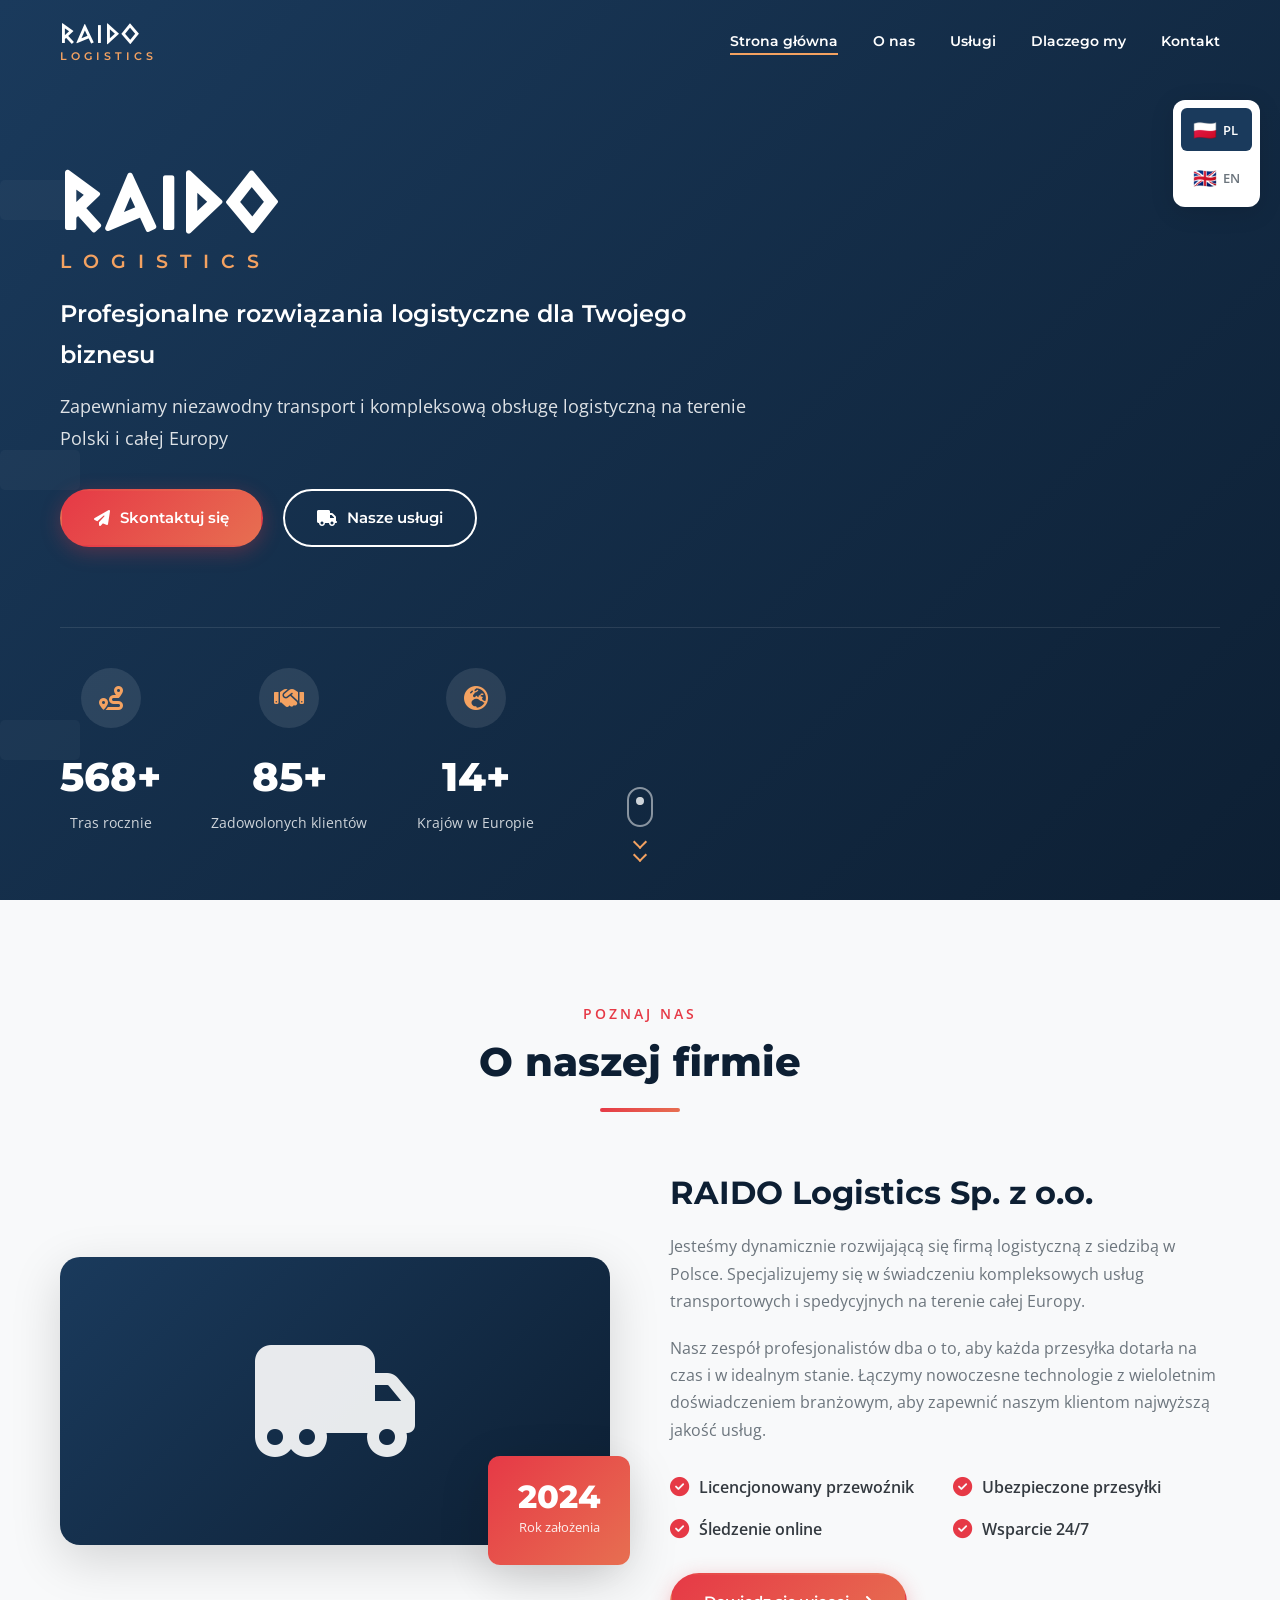
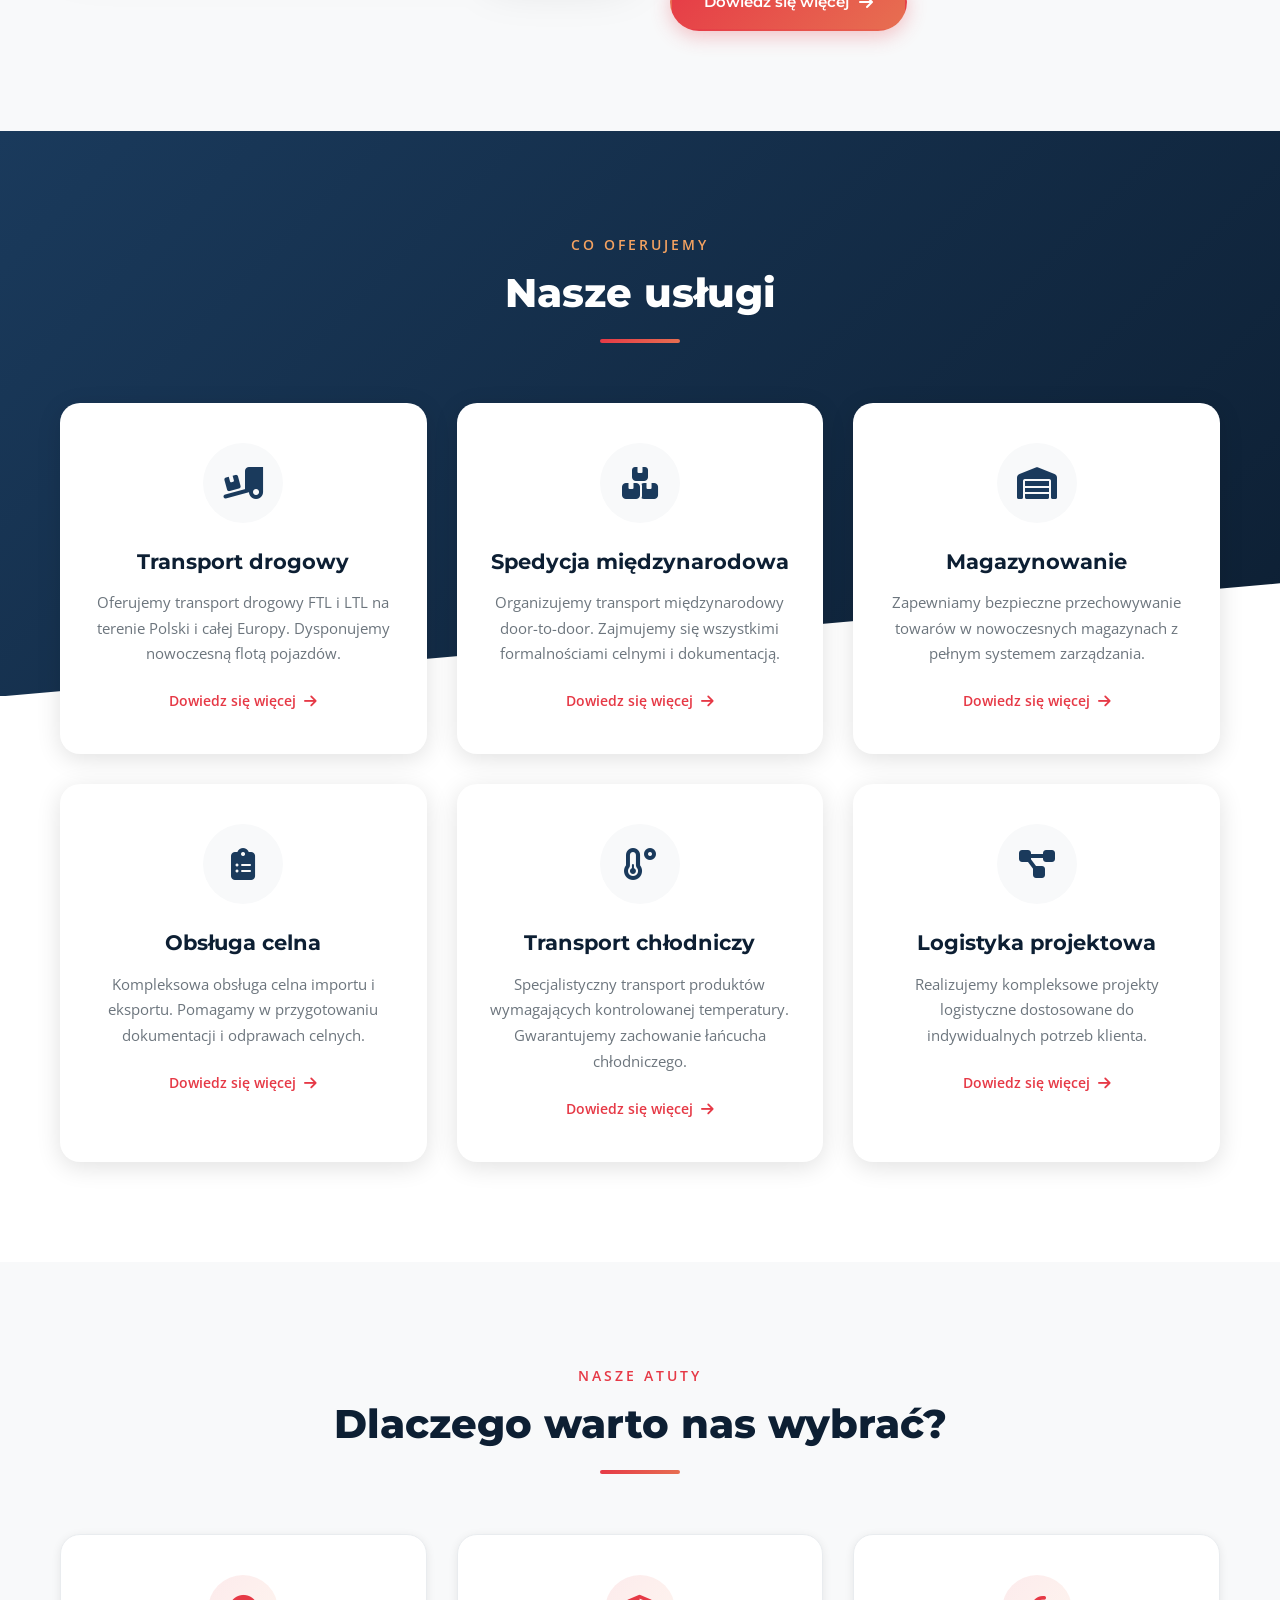
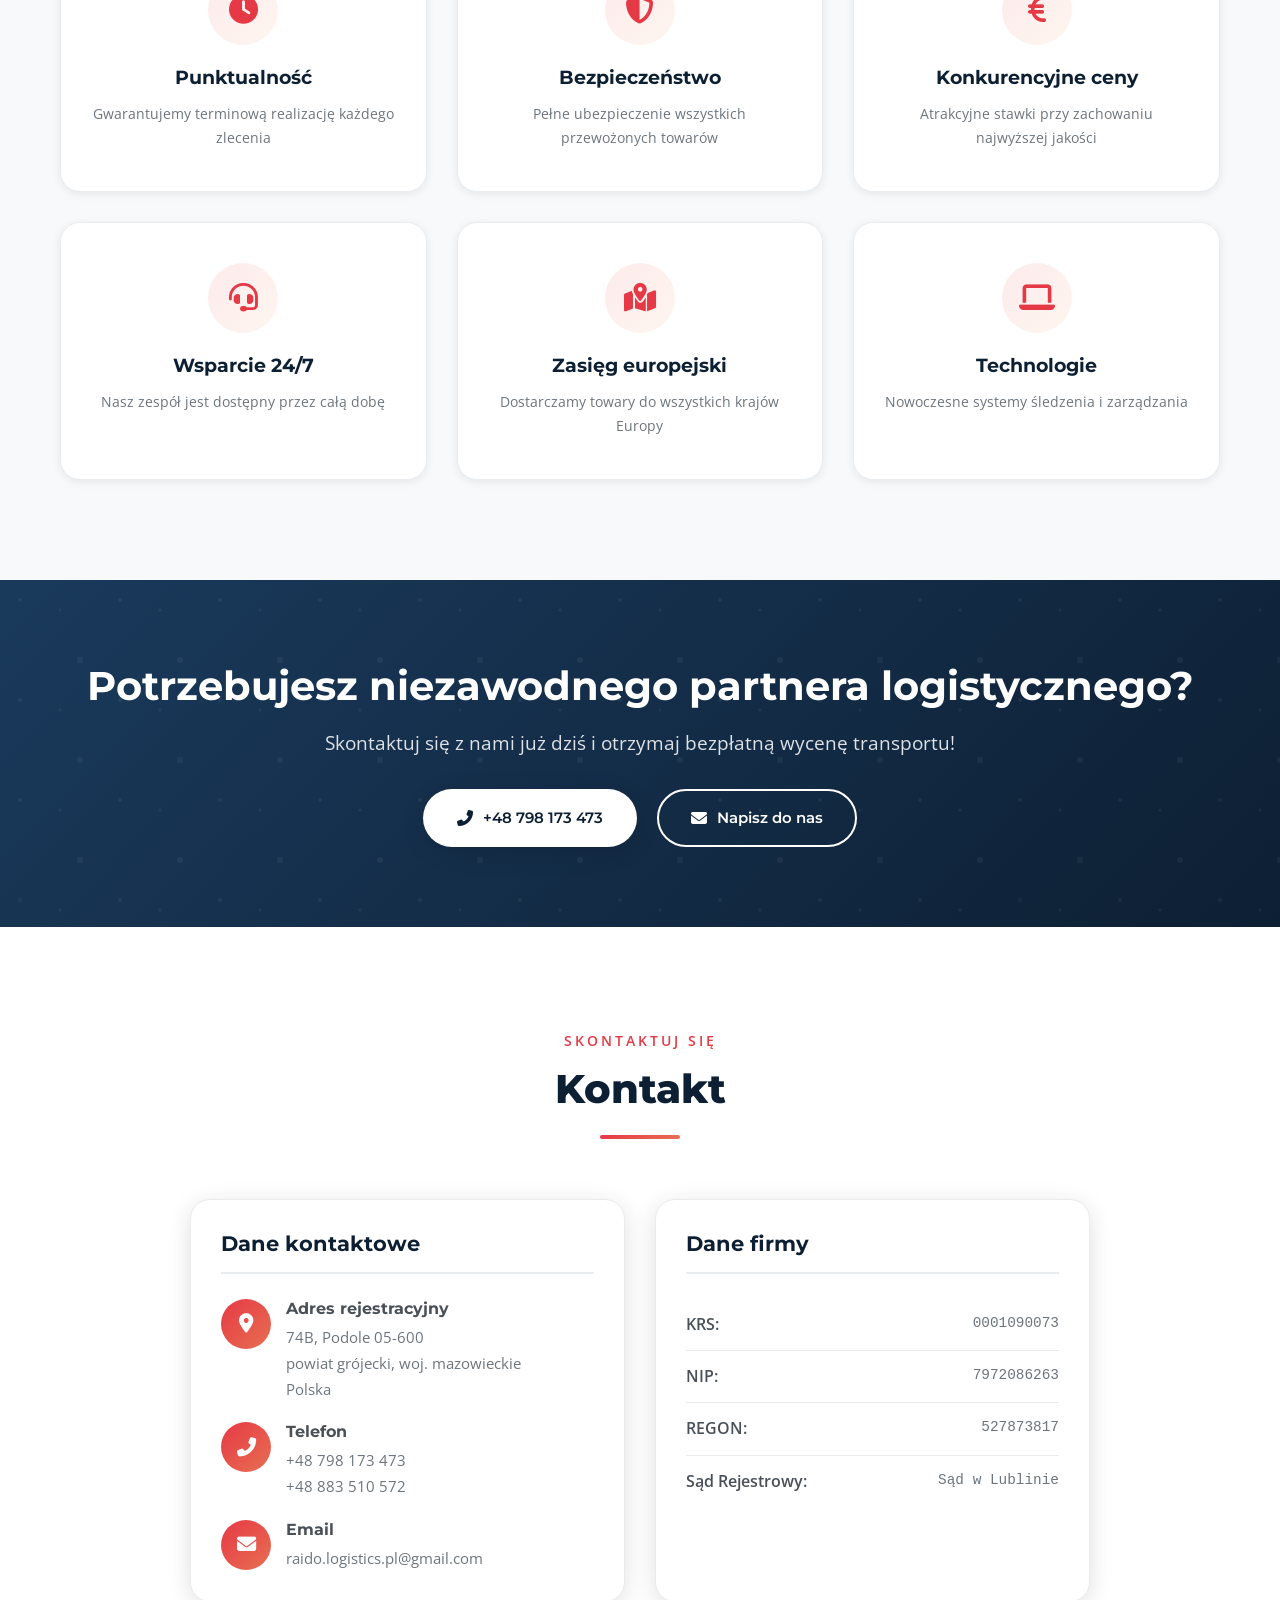
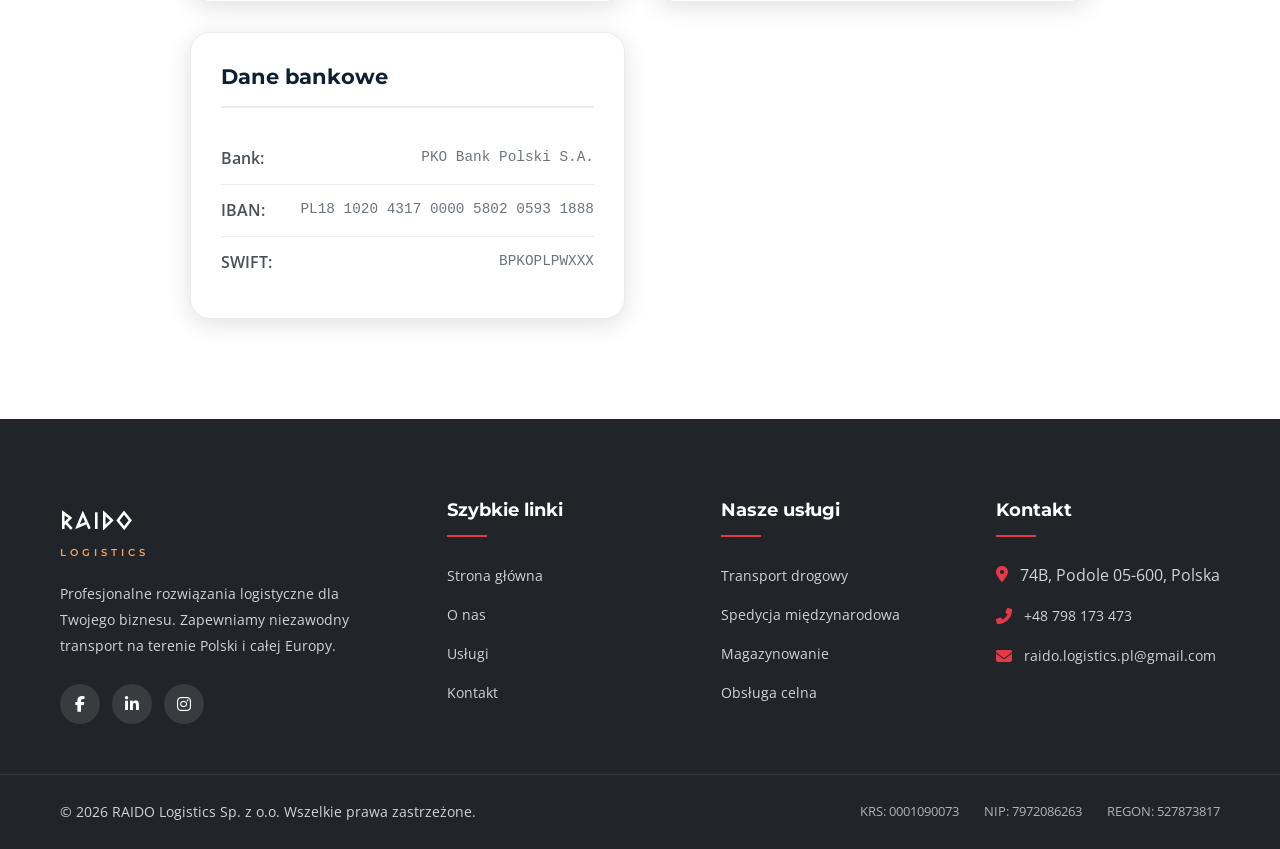
==== site1/index.html @ 4309a82d "Add initial HTML, CSS, and JavaScript files for Raido Logistics website - Created index.html for the" ====
<!DOCTYPE html>
<html lang="pl">
<head>
    <meta charset="UTF-8">
    <meta name="viewport" content="width=device-width, initial-scale=1.0">
    <meta name="description" content="RAIDO Logistics - Profesjonalne usługi logistyczne w Polsce i Europie">
    <meta name="keywords" content="logistyka, transport, spedycja, Polska, Europa">
    <title>RAIDO Logistics Sp. z o.o. - Profesjonalna Logistyka</title>
    
    <!-- Google Fonts -->
    <link rel="preconnect" href="https://fonts.googleapis.com">
    <link rel="preconnect" href="https://fonts.gstatic.com" crossorigin>
    <link href="https://fonts.googleapis.com/css2?family=Montserrat:wght@300;400;500;600;700;800&family=Open+Sans:wght@300;400;600&display=swap" rel="stylesheet">
    
    <!-- Font Awesome Icons -->
    <link rel="stylesheet" href="https://cdnjs.cloudflare.com/ajax/libs/font-awesome/6.4.0/css/all.min.css">
    
    <!-- AOS Animation Library -->
    <link href="https://unpkg.com/aos@2.3.1/dist/aos.css" rel="stylesheet">
    
    <!-- Custom CSS -->
    <link rel="stylesheet" href="css/style.css">
</head>
<body>
    <!-- Preloader -->
    <div id="preloader">
        <div class="loader">
            <div class="truck-container">
                <div class="truck">
                    <div class="truck-body"></div>
                    <div class="truck-cabin"></div>
                    <div class="wheel wheel-front"></div>
                    <div class="wheel wheel-back"></div>
                </div>
                <div class="road"></div>
            </div>
            <div class="loader-text">
                <span class="loader-raido">RAIDO</span>
                <span class="loader-logistics">Logistics</span>
            </div>
        </div>
    </div>

    <!-- Language Switcher -->
    <div class="language-switcher">
        <button class="lang-btn active" data-lang="pl" title="Polski">
            <span class="flag-icon">🇵🇱</span>
            <span>PL</span>
        </button>
        <button class="lang-btn" data-lang="en" title="English">
            <span class="flag-icon">🇬🇧</span>
            <span>EN</span>
        </button>
    </div>

    <!-- Navigation -->
    <nav class="navbar" id="navbar">
        <div class="container">
            <a href="#home" class="logo">
                <span class="logo-raido">RAIDO</span>
                <span class="logo-logistics">Logistics</span>
            </a>
            
            <div class="nav-menu" id="navMenu">
                <ul class="nav-list">
                    <li><a href="#home" class="nav-link active" data-pl="Strona główna" data-en="Home">Strona główna</a></li>
                    <li><a href="#about" class="nav-link" data-pl="O nas" data-en="About">O nas</a></li>
                    <li><a href="#services" class="nav-link" data-pl="Usługi" data-en="Services">Usługi</a></li>
                    <li><a href="#why-us" class="nav-link" data-pl="Dlaczego my" data-en="Why Us">Dlaczego my</a></li>
                    <li><a href="#contact" class="nav-link" data-pl="Kontakt" data-en="Contact">Kontakt</a></li>
                </ul>
            </div>
            
            <div class="hamburger" id="hamburger">
                <span class="bar"></span>
                <span class="bar"></span>
                <span class="bar"></span>
            </div>
        </div>
    </nav>

    <!-- Hero Section -->
    <header class="hero" id="home">
        <div class="hero-bg">
            <div class="hero-overlay"></div>
            <div class="animated-trucks">
                <div class="truck-animation truck-1"></div>
                <div class="truck-animation truck-2"></div>
                <div class="truck-animation truck-3"></div>
            </div>
        </div>
        
        <div class="container hero-content">
            <div class="hero-text" data-aos="fade-up">
                <h1>
                    <span class="hero-logo-raido">RAIDO</span>
                    <span class="hero-logo-logistics">Logistics</span>
                </h1>
                <p class="hero-subtitle" data-pl="Profesjonalne rozwiązania logistyczne dla Twojego biznesu" data-en="Professional logistics solutions for your business">
                    Profesjonalne rozwiązania logistyczne dla Twojego biznesu
                </p>
                <p class="hero-description" data-pl="Zapewniamy niezawodny transport i kompleksową obsługę logistyczną na terenie Polski i całej Europy" data-en="We provide reliable transport and comprehensive logistics services in Poland and throughout Europe">
                    Zapewniamy niezawodny transport i kompleksową obsługę logistyczną na terenie Polski i całej Europy
                </p>
                <div class="hero-buttons">
                    <a href="#contact" class="btn btn-primary" data-pl="Skontaktuj się" data-en="Contact Us">
                        <i class="fas fa-paper-plane"></i>
                        <span>Skontaktuj się</span>
                    </a>
                    <a href="#services" class="btn btn-secondary" data-pl="Nasze usługi" data-en="Our Services">
                        <i class="fas fa-truck"></i>
                        <span>Nasze usługi</span>
                    </a>
                </div>
            </div>
            
            <div class="hero-stats" data-aos="fade-up" data-aos-delay="200">
                <div class="stat-item">
                    <div class="stat-icon">
                        <i class="fas fa-route"></i>
                    </div>
                    <div class="stat-number" data-count="1000">0</div>
                    <div class="stat-label" data-pl="Tras rocznie" data-en="Routes yearly">Tras rocznie</div>
                </div>
                <div class="stat-item">
                    <div class="stat-icon">
                        <i class="fas fa-handshake"></i>
                    </div>
                    <div class="stat-number" data-count="150">0</div>
                    <div class="stat-label" data-pl="Zadowolonych klientów" data-en="Happy clients">Zadowolonych klientów</div>
                </div>
                <div class="stat-item">
                    <div class="stat-icon">
                        <i class="fas fa-globe-europe"></i>
                    </div>
                    <div class="stat-number" data-count="25">0</div>
                    <div class="stat-label" data-pl="Krajów w Europie" data-en="Countries in Europe">Krajów w Europie</div>
                </div>
            </div>
        </div>
        
        <div class="scroll-indicator">
            <a href="#about">
                <div class="mouse">
                    <div class="wheel"></div>
                </div>
                <div class="arrows">
                    <span></span>
                    <span></span>
                </div>
            </a>
        </div>
    </header>

    <!-- About Section -->
    <section class="about section" id="about">
        <div class="container">
            <div class="section-header" data-aos="fade-up">
                <span class="section-subtitle" data-pl="Poznaj nas" data-en="Get to know us">Poznaj nas</span>
                <h2 class="section-title" data-pl="O naszej firmie" data-en="About our company">O naszej firmie</h2>
                <div class="section-line"></div>
            </div>
            
            <div class="about-content">
                <div class="about-image" data-aos="fade-right">
                    <div class="image-wrapper">
                        <div class="image-placeholder">
                            <i class="fas fa-truck-moving"></i>
                        </div>
                        <div class="experience-badge">
                            <span class="years">2024</span>
                            <span class="text" data-pl="Rok założenia" data-en="Year founded">Rok założenia</span>
                        </div>
                    </div>
                </div>
                
                <div class="about-text" data-aos="fade-left">
                    <h3 data-pl="RAIDO Logistics Sp. z o.o." data-en="RAIDO Logistics Sp. z o.o.">RAIDO Logistics Sp. z o.o.</h3>
                    <p data-pl="Jesteśmy dynamicznie rozwijającą się firmą logistyczną z siedzibą w Polsce. Specjalizujemy się w świadczeniu kompleksowych usług transportowych i spedycyjnych na terenie całej Europy." data-en="We are a dynamically developing logistics company based in Poland. We specialize in providing comprehensive transport and forwarding services throughout Europe.">
                        Jesteśmy dynamicznie rozwijającą się firmą logistyczną z siedzibą w Polsce. Specjalizujemy się w świadczeniu kompleksowych usług transportowych i spedycyjnych na terenie całej Europy.
                    </p>
                    <p data-pl="Nasz zespół profesjonalistów dba o to, aby każda przesyłka dotarła na czas i w idealnym stanie. Łączymy nowoczesne technologie z wieloletnim doświadczeniem branżowym, aby zapewnić naszym klientom najwyższą jakość usług." data-en="Our team of professionals ensures that every shipment arrives on time and in perfect condition. We combine modern technologies with years of industry experience to provide our clients with the highest quality services.">
                        Nasz zespół profesjonalistów dba o to, aby każda przesyłka dotarła na czas i w idealnym stanie. Łączymy nowoczesne technologie z wieloletnim doświadczeniem branżowym, aby zapewnić naszym klientom najwyższą jakość usług.
                    </p>
                    
                    <div class="about-features">
                        <div class="feature-item">
                            <i class="fas fa-check-circle"></i>
                            <span data-pl="Licencjonowany przewoźnik" data-en="Licensed carrier">Licencjonowany przewoźnik</span>
                        </div>
                        <div class="feature-item">
                            <i class="fas fa-check-circle"></i>
                            <span data-pl="Ubezpieczone przesyłki" data-en="Insured shipments">Ubezpieczone przesyłki</span>
                        </div>
                        <div class="feature-item">
                            <i class="fas fa-check-circle"></i>
                            <span data-pl="Śledzenie online" data-en="Online tracking">Śledzenie online</span>
                        </div>
                        <div class="feature-item">
                            <i class="fas fa-check-circle"></i>
                            <span data-pl="Wsparcie 24/7" data-en="24/7 Support">Wsparcie 24/7</span>
                        </div>
                    </div>
                    
                    <a href="#contact" class="btn btn-primary" data-pl="Dowiedz się więcej" data-en="Learn more">
                        <span>Dowiedz się więcej</span>
                        <i class="fas fa-arrow-right"></i>
                    </a>
                </div>
            </div>
        </div>
    </section>

    <!-- Services Section -->
    <section class="services section" id="services">
        <div class="services-bg"></div>
        <div class="container">
            <div class="section-header" data-aos="fade-up">
                <span class="section-subtitle" data-pl="Co oferujemy" data-en="What we offer">Co oferujemy</span>
                <h2 class="section-title" data-pl="Nasze usługi" data-en="Our Services">Nasze usługi</h2>
                <div class="section-line"></div>
            </div>
            
            <div class="services-grid">
                <div class="service-card" data-aos="fade-up" data-aos-delay="100">
                    <div class="service-icon">
                        <i class="fas fa-truck-loading"></i>
                    </div>
                    <h3 data-pl="Transport drogowy" data-en="Road Transport">Transport drogowy</h3>
                    <p data-pl="Oferujemy transport drogowy FTL i LTL na terenie Polski i całej Europy. Dysponujemy nowoczesną flotą pojazdów." data-en="We offer FTL and LTL road transport in Poland and throughout Europe. We have a modern fleet of vehicles.">
                        Oferujemy transport drogowy FTL i LTL na terenie Polski i całej Europy. Dysponujemy nowoczesną flotą pojazdów.
                    </p>
                    <a href="#contact" class="service-link" data-pl="Dowiedz się więcej" data-en="Learn more">
                        <span>Dowiedz się więcej</span>
                        <i class="fas fa-arrow-right"></i>
                    </a>
                </div>
                
                <div class="service-card" data-aos="fade-up" data-aos-delay="200">
                    <div class="service-icon">
                        <i class="fas fa-boxes"></i>
                    </div>
                    <h3 data-pl="Spedycja międzynarodowa" data-en="International Freight">Spedycja międzynarodowa</h3>
                    <p data-pl="Organizujemy transport międzynarodowy door-to-door. Zajmujemy się wszystkimi formalnościami celnymi i dokumentacją." data-en="We organize door-to-door international transport. We handle all customs formalities and documentation.">
                        Organizujemy transport międzynarodowy door-to-door. Zajmujemy się wszystkimi formalnościami celnymi i dokumentacją.
                    </p>
                    <a href="#contact" class="service-link" data-pl="Dowiedz się więcej" data-en="Learn more">
                        <span>Dowiedz się więcej</span>
                        <i class="fas fa-arrow-right"></i>
                    </a>
                </div>
                
                <div class="service-card" data-aos="fade-up" data-aos-delay="300">
                    <div class="service-icon">
                        <i class="fas fa-warehouse"></i>
                    </div>
                    <h3 data-pl="Magazynowanie" data-en="Warehousing">Magazynowanie</h3>
                    <p data-pl="Zapewniamy bezpieczne przechowywanie towarów w nowoczesnych magazynach z pełnym systemem zarządzania." data-en="We provide safe storage of goods in modern warehouses with a complete management system.">
                        Zapewniamy bezpieczne przechowywanie towarów w nowoczesnych magazynach z pełnym systemem zarządzania.
                    </p>
                    <a href="#contact" class="service-link" data-pl="Dowiedz się więcej" data-en="Learn more">
                        <span>Dowiedz się więcej</span>
                        <i class="fas fa-arrow-right"></i>
                    </a>
                </div>
                
                <div class="service-card" data-aos="fade-up" data-aos-delay="400">
                    <div class="service-icon">
                        <i class="fas fa-clipboard-list"></i>
                    </div>
                    <h3 data-pl="Obsługa celna" data-en="Customs Services">Obsługa celna</h3>
                    <p data-pl="Kompleksowa obsługa celna importu i eksportu. Pomagamy w przygotowaniu dokumentacji i odprawach celnych." data-en="Comprehensive customs handling for import and export. We help with documentation and customs clearance.">
                        Kompleksowa obsługa celna importu i eksportu. Pomagamy w przygotowaniu dokumentacji i odprawach celnych.
                    </p>
                    <a href="#contact" class="service-link" data-pl="Dowiedz się więcej" data-en="Learn more">
                        <span>Dowiedz się więcej</span>
                        <i class="fas fa-arrow-right"></i>
                    </a>
                </div>
                
                <div class="service-card" data-aos="fade-up" data-aos-delay="500">
                    <div class="service-icon">
                        <i class="fas fa-temperature-low"></i>
                    </div>
                    <h3 data-pl="Transport chłodniczy" data-en="Refrigerated Transport">Transport chłodniczy</h3>
                    <p data-pl="Specjalistyczny transport produktów wymagających kontrolowanej temperatury. Gwarantujemy zachowanie łańcucha chłodniczego." data-en="Specialized transport of products requiring controlled temperature. We guarantee cold chain maintenance.">
                        Specjalistyczny transport produktów wymagających kontrolowanej temperatury. Gwarantujemy zachowanie łańcucha chłodniczego.
                    </p>
                    <a href="#contact" class="service-link" data-pl="Dowiedz się więcej" data-en="Learn more">
                        <span>Dowiedz się więcej</span>
                        <i class="fas fa-arrow-right"></i>
                    </a>
                </div>
                
                <div class="service-card" data-aos="fade-up" data-aos-delay="600">
                    <div class="service-icon">
                        <i class="fas fa-project-diagram"></i>
                    </div>
                    <h3 data-pl="Logistyka projektowa" data-en="Project Logistics">Logistyka projektowa</h3>
                    <p data-pl="Realizujemy kompleksowe projekty logistyczne dostosowane do indywidualnych potrzeb klienta." data-en="We implement comprehensive logistics projects tailored to individual client needs.">
                        Realizujemy kompleksowe projekty logistyczne dostosowane do indywidualnych potrzeb klienta.
                    </p>
                    <a href="#contact" class="service-link" data-pl="Dowiedz się więcej" data-en="Learn more">
                        <span>Dowiedz się więcej</span>
                        <i class="fas fa-arrow-right"></i>
                    </a>
                </div>
            </div>
        </div>
    </section>

    <!-- Why Us Section -->
    <section class="why-us section" id="why-us">
        <div class="container">
            <div class="section-header" data-aos="fade-up">
                <span class="section-subtitle" data-pl="Nasze atuty" data-en="Our advantages">Nasze atuty</span>
                <h2 class="section-title" data-pl="Dlaczego warto nas wybrać?" data-en="Why choose us?">Dlaczego warto nas wybrać?</h2>
                <div class="section-line"></div>
            </div>
            
            <div class="why-us-content">
                <div class="why-us-grid">
                    <div class="why-card" data-aos="zoom-in" data-aos-delay="100">
                        <div class="why-icon">
                            <i class="fas fa-clock"></i>
                        </div>
                        <h4 data-pl="Punktualność" data-en="Punctuality">Punktualność</h4>
                        <p data-pl="Gwarantujemy terminową realizację każdego zlecenia" data-en="We guarantee timely execution of every order">Gwarantujemy terminową realizację każdego zlecenia</p>
                    </div>
                    
                    <div class="why-card" data-aos="zoom-in" data-aos-delay="200">
                        <div class="why-icon">
                            <i class="fas fa-shield-alt"></i>
                        </div>
                        <h4 data-pl="Bezpieczeństwo" data-en="Safety">Bezpieczeństwo</h4>
                        <p data-pl="Pełne ubezpieczenie wszystkich przewożonych towarów" data-en="Full insurance of all transported goods">Pełne ubezpieczenie wszystkich przewożonych towarów</p>
                    </div>
                    
                    <div class="why-card" data-aos="zoom-in" data-aos-delay="300">
                        <div class="why-icon">
                            <i class="fas fa-euro-sign"></i>
                        </div>
                        <h4 data-pl="Konkurencyjne ceny" data-en="Competitive prices">Konkurencyjne ceny</h4>
                        <p data-pl="Atrakcyjne stawki przy zachowaniu najwyższej jakości" data-en="Attractive rates while maintaining the highest quality">Atrakcyjne stawki przy zachowaniu najwyższej jakości</p>
                    </div>
                    
                    <div class="why-card" data-aos="zoom-in" data-aos-delay="400">
                        <div class="why-icon">
                            <i class="fas fa-headset"></i>
                        </div>
                        <h4 data-pl="Wsparcie 24/7" data-en="24/7 Support">Wsparcie 24/7</h4>
                        <p data-pl="Nasz zespół jest dostępny przez całą dobę" data-en="Our team is available around the clock">Nasz zespół jest dostępny przez całą dobę</p>
                    </div>
                    
                    <div class="why-card" data-aos="zoom-in" data-aos-delay="500">
                        <div class="why-icon">
                            <i class="fas fa-map-marked-alt"></i>
                        </div>
                        <h4 data-pl="Zasięg europejski" data-en="European reach">Zasięg europejski</h4>
                        <p data-pl="Dostarczamy towary do wszystkich krajów Europy" data-en="We deliver goods to all European countries">Dostarczamy towary do wszystkich krajów Europy</p>
                    </div>
                    
                    <div class="why-card" data-aos="zoom-in" data-aos-delay="600">
                        <div class="why-icon">
                            <i class="fas fa-laptop"></i>
                        </div>
                        <h4 data-pl="Technologie" data-en="Technology">Technologie</h4>
                        <p data-pl="Nowoczesne systemy śledzenia i zarządzania" data-en="Modern tracking and management systems">Nowoczesne systemy śledzenia i zarządzania</p>
                    </div>
                </div>
            </div>
        </div>
    </section>

    <!-- CTA Section -->
    <section class="cta-section">
        <div class="cta-overlay"></div>
        <div class="container">
            <div class="cta-content" data-aos="fade-up">
                <h2 data-pl="Potrzebujesz niezawodnego partnera logistycznego?" data-en="Need a reliable logistics partner?">Potrzebujesz niezawodnego partnera logistycznego?</h2>
                <p data-pl="Skontaktuj się z nami już dziś i otrzymaj bezpłatną wycenę transportu!" data-en="Contact us today and get a free shipping quote!">Skontaktuj się z nami już dziś i otrzymaj bezpłatną wycenę transportu!</p>
                <div class="cta-buttons">
                    <a href="tel:+48798173473" class="btn btn-light">
                        <i class="fas fa-phone-alt"></i>
                        <span>+48 798 173 473</span>
                    </a>
                    <a href="mailto:raido.logistics.pl@gmail.com" class="btn btn-outline-light">
                        <i class="fas fa-envelope"></i>
                        <span data-pl="Napisz do nas" data-en="Email us">Napisz do nas</span>
                    </a>
                </div>
            </div>
        </div>
    </section>

    <!-- Contact Section -->
    <section class="contact section" id="contact">
        <div class="container">
            <div class="section-header" data-aos="fade-up">
                <span class="section-subtitle" data-pl="Skontaktuj się" data-en="Get in touch">Skontaktuj się</span>
                <h2 class="section-title" data-pl="Kontakt" data-en="Contact">Kontakt</h2>
                <div class="section-line"></div>
            </div>
            
            <div class="contact-content">
                <div class="contact-info" data-aos="fade-right">
                    <div class="contact-card">
                        <h3 data-pl="Dane kontaktowe" data-en="Contact Details">Dane kontaktowe</h3>
                        
                        <div class="contact-item">
                            <div class="contact-icon">
                                <i class="fas fa-map-marker-alt"></i>
                            </div>
                            <div class="contact-text">
                                <h4 data-pl="Adres rejestracyjny" data-en="Registration Address">Adres rejestracyjny</h4>
                                <p>74B, Podole 05-600<br>powiat grójecki, woj. mazowieckie<br>Polska</p>
                            </div>
                        </div>
                        
                        <div class="contact-item">
                            <div class="contact-icon">
                                <i class="fas fa-phone-alt"></i>
                            </div>
                            <div class="contact-text">
                                <h4 data-pl="Telefon" data-en="Phone">Telefon</h4>
                                <p>
                                    <a href="tel:+48798173473">+48 798 173 473</a><br>
                                    <a href="tel:+48883510572">+48 883 510 572</a>
                                </p>
                            </div>
                        </div>
                        
                        <div class="contact-item">
                            <div class="contact-icon">
                                <i class="fas fa-envelope"></i>
                            </div>
                            <div class="contact-text">
                                <h4>Email</h4>
                                <p><a href="mailto:raido.logistics.pl@gmail.com">raido.logistics.pl@gmail.com</a></p>
                            </div>
                        </div>
                    </div>
                    
                    <div class="company-details-card">
                        <h3 data-pl="Dane firmy" data-en="Company Details">Dane firmy</h3>
                        
                        <div class="detail-row">
                            <span class="detail-label">KRS:</span>
                            <span class="detail-value">0001090073</span>
                        </div>
                        <div class="detail-row">
                            <span class="detail-label">NIP:</span>
                            <span class="detail-value">7972086263</span>
                        </div>
                        <div class="detail-row">
                            <span class="detail-label">REGON:</span>
                            <span class="detail-value">527873817</span>
                        </div>
                        <div class="detail-row">
                            <span class="detail-label" data-pl="Sąd Rejestrowy:" data-en="Register Court:">Sąd Rejestrowy:</span>
                            <span class="detail-value">Sąd w Lublinie</span>
                        </div>
                    </div>
                    
                    <div class="bank-details-card">
                        <h3 data-pl="Dane bankowe" data-en="Bank Details">Dane bankowe</h3>
                        
                        <div class="detail-row">
                            <span class="detail-label">Bank:</span>
                            <span class="detail-value">PKO Bank Polski S.A.</span>
                        </div>
                        <div class="detail-row">
                            <span class="detail-label">IBAN:</span>
                            <span class="detail-value">PL18 1020 4317 0000 5802 0593 1888</span>
                        </div>
                        <div class="detail-row">
                            <span class="detail-label">SWIFT:</span>
                            <span class="detail-value">BPKOPLPWXXX</span>
                        </div>
                    </div>
                </div>
            </div>
        </div>
    </section>

    <!-- Footer -->
    <footer class="footer">
        <div class="footer-top">
            <div class="container">
                <div class="footer-grid">
                    <div class="footer-col footer-about">
                        <a href="#home" class="footer-logo">
                            <span class="logo-raido">RAIDO</span>
                            <span class="logo-logistics">Logistics</span>
                        </a>
                        <p data-pl="Profesjonalne rozwiązania logistyczne dla Twojego biznesu. Zapewniamy niezawodny transport na terenie Polski i całej Europy." data-en="Professional logistics solutions for your business. We provide reliable transport in Poland and throughout Europe.">
                            Profesjonalne rozwiązania logistyczne dla Twojego biznesu. Zapewniamy niezawodny transport na terenie Polski i całej Europy.
                        </p>
                        <div class="footer-social">
                            <a href="#" class="social-link" title="Facebook"><i class="fab fa-facebook-f"></i></a>
                            <a href="#" class="social-link" title="LinkedIn"><i class="fab fa-linkedin-in"></i></a>
                            <a href="#" class="social-link" title="Instagram"><i class="fab fa-instagram"></i></a>
                        </div>
                    </div>
                    
                    <div class="footer-col">
                        <h4 data-pl="Szybkie linki" data-en="Quick Links">Szybkie linki</h4>
                        <ul class="footer-links">
                            <li><a href="#home" data-pl="Strona główna" data-en="Home">Strona główna</a></li>
                            <li><a href="#about" data-pl="O nas" data-en="About">O nas</a></li>
                            <li><a href="#services" data-pl="Usługi" data-en="Services">Usługi</a></li>
                            <li><a href="#contact" data-pl="Kontakt" data-en="Contact">Kontakt</a></li>
                        </ul>
                    </div>
                    
                    <div class="footer-col">
                        <h4 data-pl="Nasze usługi" data-en="Our Services">Nasze usługi</h4>
                        <ul class="footer-links">
                            <li><a href="#services" data-pl="Transport drogowy" data-en="Road Transport">Transport drogowy</a></li>
                            <li><a href="#services" data-pl="Spedycja międzynarodowa" data-en="International Freight">Spedycja międzynarodowa</a></li>
                            <li><a href="#services" data-pl="Magazynowanie" data-en="Warehousing">Magazynowanie</a></li>
                            <li><a href="#services" data-pl="Obsługa celna" data-en="Customs Services">Obsługa celna</a></li>
                        </ul>
                    </div>
                    
                    <div class="footer-col">
                        <h4 data-pl="Kontakt" data-en="Contact">Kontakt</h4>
                        <ul class="footer-contact">
                            <li>
                                <i class="fas fa-map-marker-alt"></i>
                                <span>74B, Podole 05-600, Polska</span>
                            </li>
                            <li>
                                <i class="fas fa-phone-alt"></i>
                                <a href="tel:+48798173473">+48 798 173 473</a>
                            </li>
                            <li>
                                <i class="fas fa-envelope"></i>
                                <a href="mailto:raido.logistics.pl@gmail.com">raido.logistics.pl@gmail.com</a>
                            </li>
                        </ul>
                    </div>
                </div>
            </div>
        </div>
        
        <div class="footer-bottom">
            <div class="container">
                <div class="footer-bottom-content">
                    <p class="copyright">
                        © <span id="currentYear">2024</span> RAIDO Logistics Sp. z o.o. 
                        <span data-pl="Wszelkie prawa zastrzeżone." data-en="All rights reserved.">Wszelkie prawa zastrzeżone.</span>
                    </p>
                    <div class="footer-legal">
                        <span>KRS: 0001090073</span>
                        <span>NIP: 7972086263</span>
                        <span>REGON: 527873817</span>
                    </div>
                </div>
            </div>
        </div>
    </footer>

    <!-- Back to Top Button -->
    <a href="#home" class="back-to-top" id="backToTop">
        <i class="fas fa-chevron-up"></i>
    </a>

    <!-- Scripts -->
    <script src="https://unpkg.com/aos@2.3.1/dist/aos.js"></script>
    <script src="js/main.js"></script>
</body>
</html>
---- site1/css/style.css ----
/* ===================================
   RAIDO Logistics - Main Stylesheet
   Professional Logistics Website
   =================================== */

/* ===== CSS Variables ===== */
:root {
    /* Primary Colors */
    --primary-color: #1a3a5c;
    --primary-dark: #0d1f33;
    --primary-light: #2d5a8a;
    
    /* Secondary Colors */
    --secondary-color: #e63946;
    --secondary-dark: #c1121f;
    --secondary-light: #ff5c6a;
    
    /* Accent Colors */
    --accent-color: #f4a261;
    --accent-dark: #e76f51;
    --accent-light: #f9c784;
    
    /* Neutral Colors */
    --white: #ffffff;
    --black: #000000;
    --gray-100: #f8f9fa;
    --gray-200: #e9ecef;
    --gray-300: #dee2e6;
    --gray-400: #ced4da;
    --gray-500: #adb5bd;
    --gray-600: #6c757d;
    --gray-700: #495057;
    --gray-800: #343a40;
    --gray-900: #212529;
    
    /* Gradient */
    --gradient-primary: linear-gradient(135deg, var(--primary-color) 0%, var(--primary-dark) 100%);
    --gradient-secondary: linear-gradient(135deg, var(--secondary-color) 0%, var(--accent-dark) 100%);
    --gradient-hero: linear-gradient(135deg, rgba(26, 58, 92, 0.95) 0%, rgba(13, 31, 51, 0.98) 100%);
    
    /* Typography */
    --font-primary: 'Montserrat', sans-serif;
    --font-secondary: 'Open Sans', sans-serif;
    
    /* Shadows */
    --shadow-sm: 0 2px 10px rgba(0, 0, 0, 0.08);
    --shadow-md: 0 5px 25px rgba(0, 0, 0, 0.12);
    --shadow-lg: 0 15px 50px rgba(0, 0, 0, 0.15);
    --shadow-xl: 0 25px 80px rgba(0, 0, 0, 0.2);
    
    /* Border Radius */
    --radius-sm: 6px;
    --radius-md: 12px;
    --radius-lg: 20px;
    --radius-xl: 30px;
    
    /* Transitions */
    --transition-fast: 0.2s ease;
    --transition-normal: 0.3s ease;
    --transition-slow: 0.5s ease;
    
    /* Z-index */
    --z-dropdown: 100;
    --z-sticky: 200;
    --z-fixed: 300;
    --z-modal: 400;
    --z-preloader: 500;
}

/* ===== Elektrakution Font (Custom Logo Font) ===== */
@font-face {
    font-family: 'Elektrakution';
    src: url('../fonts/Elektrakution-Regular.ttf') format('truetype');
    font-weight: normal;
    font-style: normal;
    font-display: swap;
}

/* ===== Reset & Base Styles ===== */
*,
*::before,
*::after {
    margin: 0;
    padding: 0;
    box-sizing: border-box;
}

html {
    scroll-behavior: smooth;
    font-size: 16px;
}

body {
    font-family: var(--font-secondary);
    font-size: 1rem;
    line-height: 1.7;
    color: var(--gray-800);
    background-color: var(--white);
    overflow-x: hidden;
}

h1, h2, h3, h4, h5, h6 {
    font-family: var(--font-primary);
    font-weight: 700;
    line-height: 1.3;
    color: var(--gray-900);
}

a {
    text-decoration: none;
    color: inherit;
    transition: var(--transition-normal);
}

img {
    max-width: 100%;
    height: auto;
    display: block;
}

ul, ol {
    list-style: none;
}

button {
    cursor: pointer;
    border: none;
    background: none;
    font-family: inherit;
}

input, textarea, select {
    font-family: inherit;
    font-size: inherit;
}

/* ===== Preloader ===== */
#preloader {
    position: fixed;
    top: 0;
    left: 0;
    width: 100%;
    height: 100%;
    background: var(--gradient-primary);
    z-index: var(--z-preloader);
    display: flex;
    justify-content: center;
    align-items: center;
    transition: opacity 0.5s ease, visibility 0.5s ease;
}

#preloader.hidden {
    opacity: 0;
    visibility: hidden;
}

.loader {
    text-align: center;
}

.truck-container {
    width: 200px;
    height: 80px;
    position: relative;
    margin-bottom: 30px;
}

.truck {
    position: absolute;
    bottom: 20px;
    left: 0;
    animation: truckMove 2s ease-in-out infinite;
}

.truck-body {
    width: 80px;
    height: 40px;
    background: var(--accent-color);
    border-radius: 5px;
    position: relative;
}

.truck-cabin {
    width: 35px;
    height: 30px;
    background: var(--white);
    border-radius: 5px 0 0 5px;
    position: absolute;
    left: -30px;
    bottom: 5px;
}

.wheel {
    width: 18px;
    height: 18px;
    background: var(--gray-800);
    border-radius: 50%;
    position: absolute;
    bottom: -8px;
    animation: wheelRotate 0.5s linear infinite;
}

.wheel::after {
    content: '';
    position: absolute;
    width: 8px;
    height: 8px;
    background: var(--gray-400);
    border-radius: 50%;
    top: 50%;
    left: 50%;
    transform: translate(-50%, -50%);
}

.wheel-front {
    left: -20px;
}

.wheel-back {
    right: 10px;
}

.road {
    position: absolute;
    bottom: 0;
    left: 0;
    width: 100%;
    height: 4px;
    background: var(--gray-400);
    border-radius: 2px;
}

.loader-text {
    display: flex;
    flex-direction: column;
    align-items: center;
    animation: textPulse 1.5s ease-in-out infinite;
}

.loader-raido {
    font-family: 'Elektrakution', var(--font-primary);
    font-size: 1.8rem;
    color: var(--white);
    letter-spacing: 3px;
}

.loader-logistics {
    font-family: var(--font-primary);
    font-size: 0.7rem;
    font-weight: 600;
    color: var(--accent-color);
    text-transform: uppercase;
    letter-spacing: 4px;
    margin-top: 4px;
}

@keyframes truckMove {
    0%, 100% { left: 0; }
    50% { left: 100px; }
}

@keyframes wheelRotate {
    from { transform: rotate(0deg); }
    to { transform: rotate(360deg); }
}

@keyframes textPulse {
    0%, 100% { opacity: 1; }
    50% { opacity: 0.5; }
}

/* ===== Container ===== */
.container {
    width: 100%;
    max-width: 1200px;
    margin: 0 auto;
    padding: 0 20px;
}

/* ===== Section Styles ===== */
.section {
    padding: 100px 0;
    position: relative;
}

.section-header {
    text-align: center;
    margin-bottom: 60px;
}

.section-subtitle {
    display: inline-block;
    font-size: 0.875rem;
    font-weight: 600;
    color: var(--secondary-color);
    text-transform: uppercase;
    letter-spacing: 3px;
    margin-bottom: 10px;
}

.section-title {
    font-size: 2.5rem;
    font-weight: 800;
    color: var(--primary-dark);
    margin-bottom: 20px;
}

.section-line {
    width: 80px;
    height: 4px;
    background: var(--gradient-secondary);
    margin: 0 auto;
    border-radius: 2px;
}

/* ===== Buttons ===== */
.btn {
    display: inline-flex;
    align-items: center;
    justify-content: center;
    gap: 10px;
    padding: 14px 32px;
    font-family: var(--font-primary);
    font-size: 0.95rem;
    font-weight: 600;
    border-radius: var(--radius-xl);
    transition: var(--transition-normal);
    cursor: pointer;
    border: 2px solid transparent;
}

.btn i {
    font-size: 1rem;
    transition: var(--transition-normal);
}

.btn-primary {
    background: var(--gradient-secondary);
    color: var(--white);
    box-shadow: 0 5px 20px rgba(230, 57, 70, 0.3);
}

.btn-primary:hover {
    transform: translateY(-3px);
    box-shadow: 0 10px 30px rgba(230, 57, 70, 0.4);
}

.btn-primary:hover i {
    transform: translateX(5px);
}

.btn-secondary {
    background: transparent;
    color: var(--white);
    border-color: var(--white);
}

.btn-secondary:hover {
    background: var(--white);
    color: var(--primary-dark);
    transform: translateY(-3px);
}

.btn-light {
    background: var(--white);
    color: var(--primary-dark);
    box-shadow: var(--shadow-md);
}

.btn-light:hover {
    transform: translateY(-3px);
    box-shadow: var(--shadow-lg);
}

.btn-outline-light {
    background: transparent;
    color: var(--white);
    border-color: var(--white);
}

.btn-outline-light:hover {
    background: var(--white);
    color: var(--primary-dark);
}

.btn-sm {
    padding: 10px 20px;
    font-size: 0.85rem;
}

/* ===== Language Switcher ===== */
.language-switcher {
    position: fixed;
    top: 100px;
    right: 20px;
    z-index: var(--z-fixed);
    display: flex;
    flex-direction: column;
    gap: 5px;
    background: var(--white);
    padding: 8px;
    border-radius: var(--radius-md);
    box-shadow: var(--shadow-md);
}

.lang-btn {
    display: flex;
    align-items: center;
    gap: 6px;
    padding: 8px 12px;
    font-size: 0.8rem;
    font-weight: 600;
    color: var(--gray-600);
    border-radius: var(--radius-sm);
    transition: var(--transition-fast);
}

.lang-btn:hover {
    background: var(--gray-100);
    color: var(--primary-color);
}

.lang-btn.active {
    background: var(--primary-color);
    color: var(--white);
}

.flag-icon {
    font-size: 1.2rem;
}

/* ===== Navigation ===== */
.navbar {
    position: fixed;
    top: 0;
    left: 0;
    width: 100%;
    z-index: var(--z-sticky);
    padding: 20px 0;
    transition: var(--transition-normal);
}

.navbar.scrolled {
    background: var(--white);
    box-shadow: var(--shadow-md);
    padding: 12px 0;
}

.navbar .container {
    display: flex;
    justify-content: space-between;
    align-items: center;
}

.logo {
    display: flex;
    flex-direction: column;
    line-height: 1;
}

.logo-raido {
    font-family: 'Elektrakution', var(--font-primary);
    font-size: 1.8rem;
    font-weight: normal;
    color: var(--white);
    letter-spacing: 2px;
    transition: var(--transition-normal);
}

.logo-logistics {
    font-family: var(--font-primary);
    font-size: 0.7rem;
    font-weight: 600;
    color: var(--accent-color);
    text-transform: uppercase;
    letter-spacing: 4px;
    margin-top: 2px;
}

.navbar.scrolled .logo-raido {
    color: var(--primary-dark);
}

.nav-list {
    display: flex;
    gap: 35px;
}

.nav-link {
    font-family: var(--font-primary);
    font-size: 0.9rem;
    font-weight: 600;
    color: var(--white);
    position: relative;
    padding: 5px 0;
}

.nav-link::after {
    content: '';
    position: absolute;
    bottom: 0;
    left: 0;
    width: 0;
    height: 2px;
    background: var(--accent-color);
    transition: var(--transition-normal);
}

.nav-link:hover::after,
.nav-link.active::after {
    width: 100%;
}

.navbar.scrolled .nav-link {
    color: var(--gray-800);
}

.navbar.scrolled .nav-link:hover,
.navbar.scrolled .nav-link.active {
    color: var(--primary-color);
}

/* Hamburger Menu */
.hamburger {
    display: none;
    flex-direction: column;
    gap: 5px;
    cursor: pointer;
    padding: 5px;
    z-index: var(--z-fixed);
}

.bar {
    width: 28px;
    height: 3px;
    background: var(--white);
    border-radius: 3px;
    transition: var(--transition-normal);
}

.navbar.scrolled .bar {
    background: var(--primary-dark);
}

.hamburger.active .bar:nth-child(1) {
    transform: rotate(45deg) translate(6px, 6px);
}

.hamburger.active .bar:nth-child(2) {
    opacity: 0;
}

.hamburger.active .bar:nth-child(3) {
    transform: rotate(-45deg) translate(6px, -6px);
}

/* ===== Hero Section ===== */
.hero {
    min-height: 100vh;
    position: relative;
    display: flex;
    align-items: center;
    overflow: hidden;
}

.hero-bg {
    position: absolute;
    top: 0;
    left: 0;
    width: 100%;
    height: 100%;
    background: 
        url('data:image/svg+xml,<svg xmlns="http://www.w3.org/2000/svg" viewBox="0 0 100 100"><defs><linearGradient id="grad" x1="0%" y1="0%" x2="100%" y2="100%"><stop offset="0%" style="stop-color:%231a3a5c;stop-opacity:1" /><stop offset="100%" style="stop-color:%230d1f33;stop-opacity:1" /></linearGradient></defs><rect fill="url(%23grad)" width="100" height="100"/></svg>');
    background-size: cover;
}

.hero-overlay {
    position: absolute;
    top: 0;
    left: 0;
    width: 100%;
    height: 100%;
    background: var(--gradient-hero);
}

/* Animated Background Elements */
.animated-trucks {
    position: absolute;
    width: 100%;
    height: 100%;
    overflow: hidden;
}

.truck-animation {
    position: absolute;
    width: 80px;
    height: 40px;
    background: rgba(255, 255, 255, 0.03);
    border-radius: 5px;
    animation: floatTruck 20s linear infinite;
}

.truck-1 {
    top: 20%;
    animation-delay: 0s;
}

.truck-2 {
    top: 50%;
    animation-delay: -7s;
}

.truck-3 {
    top: 80%;
    animation-delay: -14s;
}

@keyframes floatTruck {
    from {
        left: -100px;
        opacity: 0;
    }
    10% {
        opacity: 1;
    }
    90% {
        opacity: 1;
    }
    to {
        left: 100%;
        opacity: 0;
    }
}

.hero-content {
    position: relative;
    z-index: 1;
    padding-top: 100px;
}

.hero-text {
    max-width: 700px;
}

.hero-text h1 {
    display: flex;
    flex-direction: column;
    margin-bottom: 20px;
}

.hero-logo-raido {
    font-family: 'Elektrakution', var(--font-primary);
    font-size: 5rem;
    color: var(--white);
    letter-spacing: 5px;
    line-height: 1;
    animation: glow 3s ease-in-out infinite;
}

.hero-logo-logistics {
    font-family: var(--font-primary);
    font-size: 1.2rem;
    font-weight: 600;
    color: var(--accent-color);
    text-transform: uppercase;
    letter-spacing: 12px;
    margin-top: 5px;
}

@keyframes glow {
    0%, 100% {
        text-shadow: 0 0 20px rgba(244, 162, 97, 0.3);
    }
    50% {
        text-shadow: 0 0 40px rgba(244, 162, 97, 0.5), 0 0 60px rgba(244, 162, 97, 0.3);
    }
}

.hero-subtitle {
    font-family: var(--font-primary);
    font-size: 1.5rem;
    font-weight: 600;
    color: var(--white);
    margin-bottom: 15px;
}

.hero-description {
    font-size: 1.1rem;
    color: var(--gray-300);
    margin-bottom: 35px;
    line-height: 1.8;
}

.hero-buttons {
    display: flex;
    gap: 20px;
    flex-wrap: wrap;
}

/* Hero Stats */
.hero-stats {
    display: flex;
    gap: 50px;
    margin-top: 80px;
    padding-top: 40px;
    border-top: 1px solid rgba(255, 255, 255, 0.1);
}

.stat-item {
    text-align: center;
}

.stat-icon {
    width: 60px;
    height: 60px;
    background: rgba(255, 255, 255, 0.1);
    border-radius: 50%;
    display: flex;
    align-items: center;
    justify-content: center;
    margin: 0 auto 15px;
}

.stat-icon i {
    font-size: 1.5rem;
    color: var(--accent-color);
}

.stat-number {
    font-family: var(--font-primary);
    font-size: 2.5rem;
    font-weight: 800;
    color: var(--white);
}

.stat-number::after {
    content: '+';
}

.stat-label {
    font-size: 0.9rem;
    color: var(--gray-400);
}

/* Scroll Indicator */
.scroll-indicator {
    position: absolute;
    bottom: 40px;
    left: 50%;
    transform: translateX(-50%);
    z-index: 2;
}

.scroll-indicator a {
    display: flex;
    flex-direction: column;
    align-items: center;
    gap: 10px;
}

.mouse {
    width: 26px;
    height: 40px;
    border: 2px solid rgba(255, 255, 255, 0.5);
    border-radius: 15px;
    position: relative;
}

.mouse .wheel {
    width: 4px;
    height: 8px;
    background: var(--accent-color);
    border-radius: 2px;
    position: absolute;
    top: 8px;
    left: 50%;
    transform: translateX(-50%);
    animation: scrollWheel 1.5s ease-in-out infinite;
}

@keyframes scrollWheel {
    0% {
        opacity: 1;
        transform: translateX(-50%) translateY(0);
    }
    100% {
        opacity: 0;
        transform: translateX(-50%) translateY(12px);
    }
}

.arrows {
    display: flex;
    flex-direction: column;
    gap: 3px;
}

.arrows span {
    display: block;
    width: 10px;
    height: 10px;
    border-right: 2px solid var(--accent-color);
    border-bottom: 2px solid var(--accent-color);
    transform: rotate(45deg);
    animation: arrowBounce 1.5s ease-in-out infinite;
}

.arrows span:nth-child(2) {
    animation-delay: 0.2s;
}

@keyframes arrowBounce {
    0%, 100% {
        opacity: 0.3;
    }
    50% {
        opacity: 1;
    }
}

/* ===== About Section ===== */
.about {
    background: var(--gray-100);
}

.about-content {
    display: grid;
    grid-template-columns: 1fr 1fr;
    gap: 60px;
    align-items: center;
}

.about-image {
    position: relative;
}

.image-wrapper {
    position: relative;
}

.image-placeholder {
    background: var(--gradient-primary);
    border-radius: var(--radius-lg);
    padding: 80px;
    text-align: center;
    box-shadow: var(--shadow-lg);
}

.image-placeholder i {
    font-size: 8rem;
    color: var(--white);
    opacity: 0.9;
}

.experience-badge {
    position: absolute;
    bottom: -20px;
    right: -20px;
    background: var(--gradient-secondary);
    color: var(--white);
    padding: 25px 30px;
    border-radius: var(--radius-md);
    text-align: center;
    box-shadow: var(--shadow-lg);
}

.experience-badge .years {
    display: block;
    font-family: var(--font-primary);
    font-size: 2rem;
    font-weight: 800;
    line-height: 1;
}

.experience-badge .text {
    font-size: 0.8rem;
    opacity: 0.9;
}

.about-text h3 {
    font-size: 2rem;
    margin-bottom: 20px;
    color: var(--primary-dark);
}

.about-text p {
    color: var(--gray-600);
    margin-bottom: 20px;
}

.about-features {
    display: grid;
    grid-template-columns: 1fr 1fr;
    gap: 15px;
    margin: 30px 0;
}

.feature-item {
    display: flex;
    align-items: center;
    gap: 10px;
}

.feature-item i {
    color: var(--secondary-color);
    font-size: 1.2rem;
}

.feature-item span {
    font-weight: 600;
    color: var(--gray-800);
}

/* ===== Services Section ===== */
.services {
    position: relative;
    background: var(--white);
}

.services-bg {
    position: absolute;
    top: 0;
    left: 0;
    width: 100%;
    height: 50%;
    background: var(--gradient-primary);
    clip-path: polygon(0 0, 100% 0, 100% 80%, 0 100%);
}

.services .section-header {
    position: relative;
    z-index: 1;
}

.services .section-subtitle {
    color: var(--accent-color);
}

.services .section-title {
    color: var(--white);
}

.services-grid {
    display: grid;
    grid-template-columns: repeat(3, 1fr);
    gap: 30px;
    position: relative;
    z-index: 1;
}

.service-card {
    background: var(--white);
    border-radius: var(--radius-lg);
    padding: 40px 30px;
    text-align: center;
    box-shadow: var(--shadow-md);
    transition: var(--transition-normal);
    position: relative;
    overflow: hidden;
}

.service-card::before {
    content: '';
    position: absolute;
    top: 0;
    left: 0;
    width: 100%;
    height: 4px;
    background: var(--gradient-secondary);
    transform: scaleX(0);
    transition: var(--transition-normal);
}

.service-card:hover {
    transform: translateY(-10px);
    box-shadow: var(--shadow-xl);
}

.service-card:hover::before {
    transform: scaleX(1);
}

.service-icon {
    width: 80px;
    height: 80px;
    background: var(--gray-100);
    border-radius: 50%;
    display: flex;
    align-items: center;
    justify-content: center;
    margin: 0 auto 25px;
    transition: var(--transition-normal);
}

.service-icon i {
    font-size: 2rem;
    color: var(--primary-color);
    transition: var(--transition-normal);
}

.service-card:hover .service-icon {
    background: var(--gradient-secondary);
}

.service-card:hover .service-icon i {
    color: var(--white);
}

.service-card h3 {
    font-size: 1.3rem;
    margin-bottom: 15px;
    color: var(--primary-dark);
}

.service-card p {
    color: var(--gray-600);
    font-size: 0.95rem;
    margin-bottom: 20px;
}

.service-link {
    display: inline-flex;
    align-items: center;
    gap: 8px;
    color: var(--secondary-color);
    font-weight: 600;
    font-size: 0.9rem;
}

.service-link i {
    transition: var(--transition-normal);
}

.service-link:hover i {
    transform: translateX(5px);
}

/* ===== Why Us Section ===== */
.why-us {
    background: var(--gray-100);
}

.why-us-grid {
    display: grid;
    grid-template-columns: repeat(3, 1fr);
    gap: 30px;
}

.why-card {
    background: var(--white);
    border-radius: var(--radius-lg);
    padding: 40px 30px;
    text-align: center;
    box-shadow: var(--shadow-sm);
    transition: var(--transition-normal);
    border: 1px solid var(--gray-200);
}

.why-card:hover {
    transform: translateY(-5px);
    box-shadow: var(--shadow-lg);
    border-color: var(--secondary-color);
}

.why-icon {
    width: 70px;
    height: 70px;
    background: linear-gradient(135deg, rgba(230, 57, 70, 0.1) 0%, rgba(244, 162, 97, 0.1) 100%);
    border-radius: 50%;
    display: flex;
    align-items: center;
    justify-content: center;
    margin: 0 auto 20px;
}

.why-icon i {
    font-size: 1.8rem;
    color: var(--secondary-color);
}

.why-card h4 {
    font-size: 1.2rem;
    margin-bottom: 12px;
    color: var(--primary-dark);
}

.why-card p {
    color: var(--gray-600);
    font-size: 0.9rem;
}

/* ===== CTA Section ===== */
.cta-section {
    position: relative;
    background: var(--gradient-primary);
    padding: 80px 0;
    overflow: hidden;
}

.cta-overlay {
    position: absolute;
    top: 0;
    left: 0;
    width: 100%;
    height: 100%;
    background: url('data:image/svg+xml,<svg xmlns="http://www.w3.org/2000/svg" viewBox="0 0 100 100"><circle cx="20" cy="20" r="2" fill="rgba(255,255,255,0.05)"/><circle cx="80" cy="80" r="3" fill="rgba(255,255,255,0.05)"/><circle cx="60" cy="30" r="1.5" fill="rgba(255,255,255,0.05)"/></svg>');
    background-size: 100px 100px;
}

.cta-content {
    text-align: center;
    position: relative;
    z-index: 1;
}

.cta-content h2 {
    font-size: 2.5rem;
    color: var(--white);
    margin-bottom: 15px;
}

.cta-content p {
    font-size: 1.2rem;
    color: var(--gray-300);
    margin-bottom: 30px;
}

.cta-buttons {
    display: flex;
    justify-content: center;
    gap: 20px;
    flex-wrap: wrap;
}

/* ===== Contact Section ===== */
.contact {
    background: var(--white);
}

.contact-content {
    display: grid;
    grid-template-columns: repeat(auto-fit, minmax(300px, 1fr));
    gap: 30px;
    max-width: 900px;
    margin: 0 auto;
}

.contact-info {
    display: contents;
}

.contact-card,
.company-details-card,
.bank-details-card,
.contact-form-card {
    background: var(--white);
    border-radius: var(--radius-lg);
    padding: 30px;
    box-shadow: var(--shadow-md);
    border: 1px solid var(--gray-200);
}

.contact-card h3,
.company-details-card h3,
.bank-details-card h3,
.contact-form-card h3 {
    font-size: 1.3rem;
    margin-bottom: 25px;
    color: var(--primary-dark);
    padding-bottom: 15px;
    border-bottom: 2px solid var(--gray-200);
}

.contact-item {
    display: flex;
    gap: 15px;
    margin-bottom: 20px;
}

.contact-item:last-child {
    margin-bottom: 0;
}

.contact-icon {
    width: 50px;
    height: 50px;
    background: var(--gradient-secondary);
    border-radius: 50%;
    display: flex;
    align-items: center;
    justify-content: center;
    flex-shrink: 0;
}

.contact-icon i {
    font-size: 1.2rem;
    color: var(--white);
}

.contact-text h4 {
    font-size: 1rem;
    margin-bottom: 5px;
    color: var(--gray-700);
}

.contact-text p,
.contact-text a {
    color: var(--gray-600);
    font-size: 0.95rem;
}

.contact-text a:hover {
    color: var(--secondary-color);
}

.detail-row {
    display: flex;
    justify-content: space-between;
    padding: 12px 0;
    border-bottom: 1px solid var(--gray-200);
}

.detail-row:last-child {
    border-bottom: none;
}

.detail-label {
    font-weight: 600;
    color: var(--gray-700);
}

.detail-value {
    color: var(--gray-600);
    font-family: 'Courier New', monospace;
    font-size: 0.9rem;
}

/* Contact Form */
.contact-form-card p {
    color: var(--gray-600);
    margin-bottom: 25px;
}

.form-group {
    margin-bottom: 20px;
    position: relative;
}

.form-group label {
    display: block;
    font-weight: 600;
    color: var(--gray-700);
    margin-bottom: 8px;
    font-size: 0.9rem;
}

.form-group input,
.form-group textarea,
.form-group select {
    width: 100%;
    padding: 14px 18px;
    border: 2px solid var(--gray-200);
    border-radius: var(--radius-md);
    font-size: 1rem;
    transition: var(--transition-normal);
    background: var(--white);
}

.form-group input:focus,
.form-group textarea:focus,
.form-group select:focus {
    outline: none;
    border-color: var(--secondary-color);
    box-shadow: 0 0 0 4px rgba(230, 57, 70, 0.1);
}

.form-group textarea {
    resize: vertical;
    min-height: 120px;
}

.checkbox-group {
    display: flex;
    align-items: flex-start;
    gap: 12px;
}

.checkbox-group input[type="checkbox"] {
    width: auto;
    margin-top: 4px;
    cursor: pointer;
}

.checkbox-group label {
    margin-bottom: 0;
    font-weight: normal;
    font-size: 0.85rem;
    color: var(--gray-600);
    cursor: pointer;
}

.btn-submit {
    width: 100%;
    padding: 16px;
    font-size: 1rem;
}

/* ===== Map Section ===== */
.map-section {
    position: relative;
}

.map-container {
    position: relative;
    height: 450px;
}

.map-container iframe {
    filter: grayscale(20%);
}

.map-overlay {
    position: absolute;
    top: 50%;
    left: 10%;
    transform: translateY(-50%);
    z-index: 10;
}

.map-info {
    background: var(--white);
    padding: 30px;
    border-radius: var(--radius-lg);
    box-shadow: var(--shadow-xl);
    max-width: 300px;
}

.map-info h4 {
    font-size: 1.2rem;
    color: var(--primary-dark);
    margin-bottom: 10px;
}

.map-info p {
    color: var(--gray-600);
    margin-bottom: 20px;
    font-size: 0.9rem;
}

/* ===== Footer ===== */
.footer {
    background: var(--gray-900);
    color: var(--gray-400);
}

.footer-top {
    padding: 80px 0 50px;
}

.footer-grid {
    display: grid;
    grid-template-columns: 1.5fr 1fr 1fr 1fr;
    gap: 50px;
}

.footer-about {
    max-width: 300px;
}

.footer-logo {
    display: inline-flex;
    flex-direction: column;
    margin-bottom: 20px;
}

.footer-logo .logo-raido {
    font-family: 'Elektrakution', var(--font-primary);
    font-size: 1.6rem;
    color: var(--white);
    letter-spacing: 2px;
}

.footer-logo .logo-logistics {
    font-family: var(--font-primary);
    font-size: 0.6rem;
    color: var(--accent-color);
    text-transform: uppercase;
    letter-spacing: 4px;
}

.footer-about p {
    font-size: 0.9rem;
    line-height: 1.8;
    margin-bottom: 25px;
}

.footer-social {
    display: flex;
    gap: 12px;
}

.social-link {
    width: 40px;
    height: 40px;
    background: rgba(255, 255, 255, 0.1);
    border-radius: 50%;
    display: flex;
    align-items: center;
    justify-content: center;
    transition: var(--transition-normal);
}

.social-link i {
    color: var(--white);
    font-size: 1rem;
}

.social-link:hover {
    background: var(--secondary-color);
    transform: translateY(-3px);
}

.footer-col h4 {
    color: var(--white);
    font-size: 1.1rem;
    margin-bottom: 25px;
    position: relative;
    padding-bottom: 15px;
}

.footer-col h4::after {
    content: '';
    position: absolute;
    bottom: 0;
    left: 0;
    width: 40px;
    height: 2px;
    background: var(--secondary-color);
}

.footer-links li {
    margin-bottom: 12px;
}

.footer-links a {
    color: var(--gray-400);
    font-size: 0.9rem;
    transition: var(--transition-fast);
}

.footer-links a:hover {
    color: var(--white);
    padding-left: 5px;
}

.footer-contact li {
    display: flex;
    align-items: flex-start;
    gap: 12px;
    margin-bottom: 15px;
}

.footer-contact i {
    color: var(--secondary-color);
    margin-top: 4px;
}

.footer-contact a {
    color: var(--gray-400);
    font-size: 0.9rem;
}

.footer-contact a:hover {
    color: var(--white);
}

.footer-bottom {
    border-top: 1px solid rgba(255, 255, 255, 0.1);
    padding: 25px 0;
}

.footer-bottom-content {
    display: flex;
    justify-content: space-between;
    align-items: center;
    flex-wrap: wrap;
    gap: 15px;
}

.copyright {
    font-size: 0.9rem;
}

.footer-legal {
    display: flex;
    gap: 25px;
    font-size: 0.8rem;
    color: var(--gray-500);
}

/* ===== Back to Top Button ===== */
.back-to-top {
    position: fixed;
    bottom: 30px;
    right: 30px;
    width: 50px;
    height: 50px;
    background: var(--gradient-secondary);
    color: var(--white);
    border-radius: 50%;
    display: flex;
    align-items: center;
    justify-content: center;
    font-size: 1.2rem;
    box-shadow: var(--shadow-md);
    opacity: 0;
    visibility: hidden;
    transform: translateY(20px);
    transition: var(--transition-normal);
    z-index: var(--z-fixed);
}

.back-to-top.visible {
    opacity: 1;
    visibility: visible;
    transform: translateY(0);
}

.back-to-top:hover {
    transform: translateY(-5px);
    box-shadow: var(--shadow-lg);
}

/* ===== Responsive Styles ===== */
@media (max-width: 1200px) {
    .container {
        max-width: 960px;
    }
    
    .hero-logo-raido {
        font-size: 4rem;
    }
    
    .services-grid {
        grid-template-columns: repeat(2, 1fr);
    }
    
    .footer-grid {
        grid-template-columns: 1.5fr 1fr 1fr;
    }
    
    .footer-col:last-child {
        grid-column: span 3;
    }
}

@media (max-width: 992px) {
    .container {
        max-width: 720px;
    }
    
    .section {
        padding: 80px 0;
    }
    
    .section-title {
        font-size: 2rem;
    }
    
    .nav-menu {
        position: fixed;
        top: 0;
        right: -100%;
        width: 300px;
        height: 100vh;
        background: var(--white);
        padding: 100px 40px 40px;
        box-shadow: var(--shadow-xl);
        transition: var(--transition-normal);
    }
    
    .nav-menu.active {
        right: 0;
    }
    
    .nav-list {
        flex-direction: column;
        gap: 25px;
    }
    
    .nav-link {
        color: var(--gray-800);
        font-size: 1.1rem;
    }
    
    .hamburger {
        display: flex;
    }
    
    .hero-stats {
        gap: 30px;
    }
    
    .stat-number {
        font-size: 2rem;
    }
    
    .about-content {
        grid-template-columns: 1fr;
        gap: 50px;
    }
    
    .about-image {
        order: -1;
    }
    
    .contact-content {
        grid-template-columns: 1fr;
    }
    
    .why-us-grid {
        grid-template-columns: repeat(2, 1fr);
    }
    
    .footer-grid {
        grid-template-columns: 1fr 1fr;
    }
    
    .footer-col:last-child {
        grid-column: span 2;
    }
}

@media (max-width: 768px) {
    .container {
        max-width: 540px;
    }
    
    .language-switcher {
        top: auto;
        bottom: 100px;
        right: 10px;
    }
    
    .hero-logo-raido {
        font-size: 3rem;
    }
    
    .hero-logo-logistics {
        font-size: 0.9rem;
        letter-spacing: 8px;
    }
    
    .hero-subtitle {
        font-size: 1.2rem;
    }
    
    .hero-stats {
        flex-direction: column;
        gap: 25px;
        align-items: flex-start;
    }
    
    .stat-item {
        display: flex;
        align-items: center;
        gap: 20px;
        text-align: left;
    }
    
    .stat-icon {
        margin: 0;
    }
    
    .services-grid {
        grid-template-columns: 1fr;
    }
    
    .why-us-grid {
        grid-template-columns: 1fr;
    }
    
    .cta-content h2 {
        font-size: 1.8rem;
    }
    
    .map-overlay {
        position: relative;
        top: auto;
        left: auto;
        transform: none;
        padding: 20px;
    }
    
    .map-info {
        max-width: 100%;
    }
    
    .footer-grid {
        grid-template-columns: 1fr;
        gap: 40px;
    }
    
    .footer-col:last-child {
        grid-column: span 1;
    }
    
    .footer-bottom-content {
        flex-direction: column;
        text-align: center;
    }
    
    .footer-legal {
        flex-wrap: wrap;
        justify-content: center;
    }
}

@media (max-width: 480px) {
    .hero-logo-raido {
        font-size: 2.5rem;
    }
    
    .hero-logo-logistics {
        font-size: 0.7rem;
        letter-spacing: 5px;
    }
    
    .hero-buttons {
        flex-direction: column;
    }
    
    .btn {
        width: 100%;
        justify-content: center;
    }
    
    .about-features {
        grid-template-columns: 1fr;
    }
    
    .cta-buttons {
        flex-direction: column;
    }
    
    .cta-buttons .btn {
        width: 100%;
    }
    
    .detail-row {
        flex-direction: column;
        gap: 5px;
    }
    
    .detail-value {
        font-size: 0.85rem;
    }
    
    .back-to-top {
        right: 15px;
        bottom: 15px;
        width: 45px;
        height: 45px;
    }
}

/* ===== Print Styles ===== */
@media print {
    .navbar,
    .language-switcher,
    .scroll-indicator,
    .back-to-top,
    #preloader,
    .cta-section,
    .contact-form-wrapper,
    .map-section {
        display: none !important;
    }
    
    .hero {
        min-height: auto;
        padding: 50px 0;
    }
    
    .hero-bg {
        background: none;
    }
    
    .hero-logo-raido,
    .hero-subtitle,
    .hero-description {
        color: var(--black) !important;
    }
    
    .section {
        padding: 30px 0;
    }
    
    .service-card,
    .why-card,
    .contact-card {
        box-shadow: none;
        border: 1px solid var(--gray-300);
    }
}
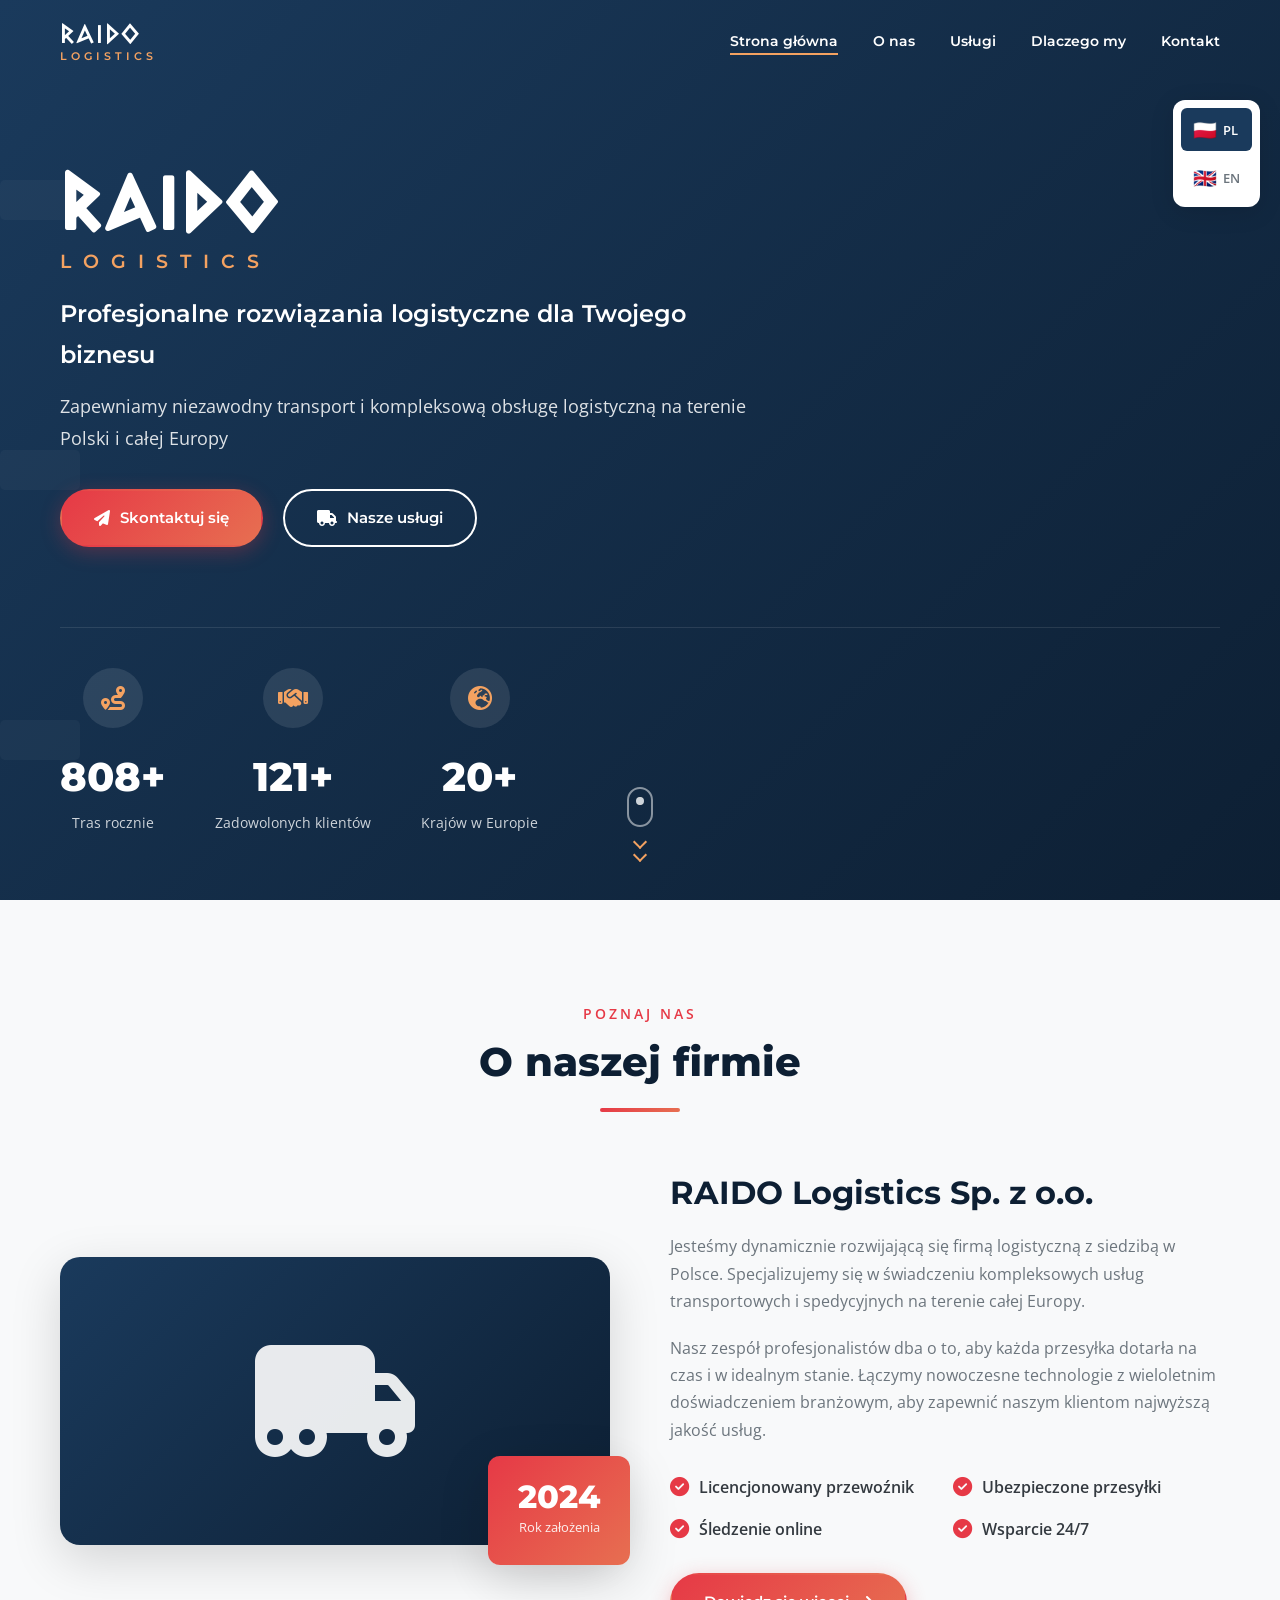
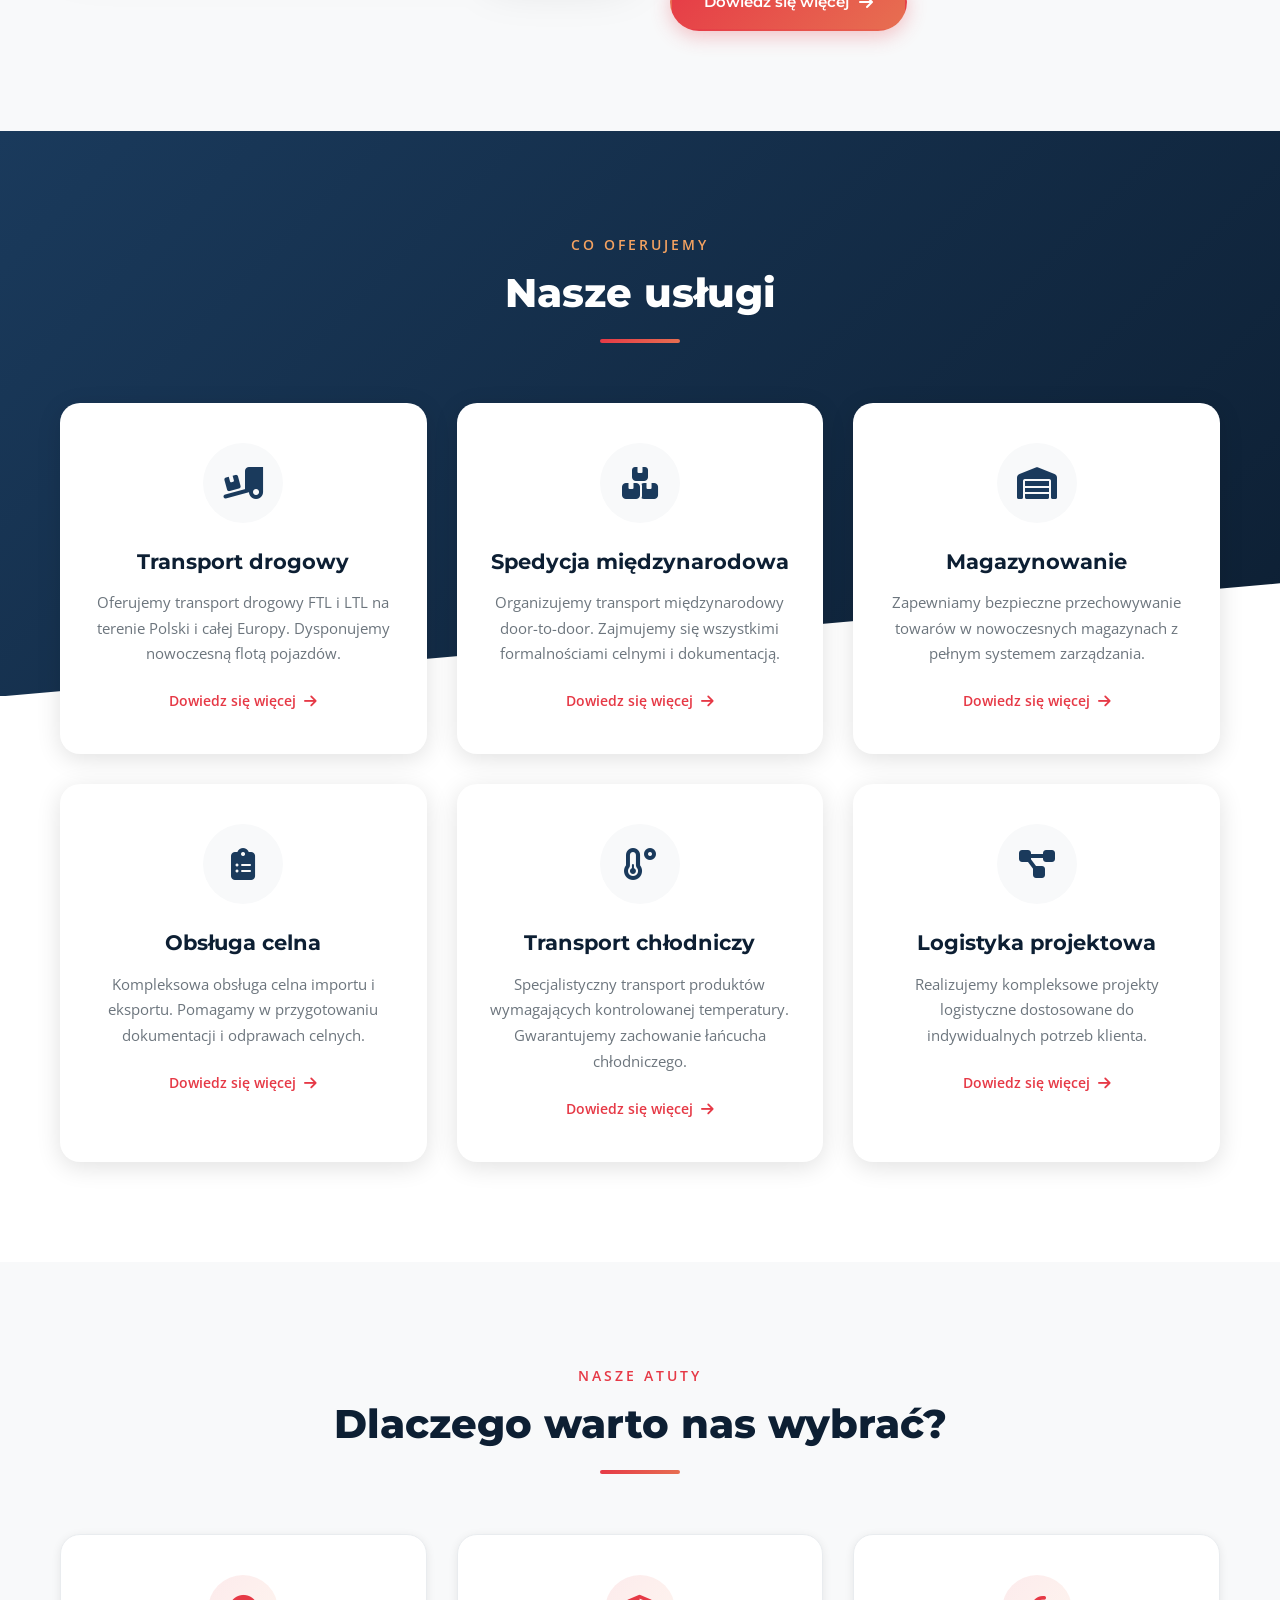
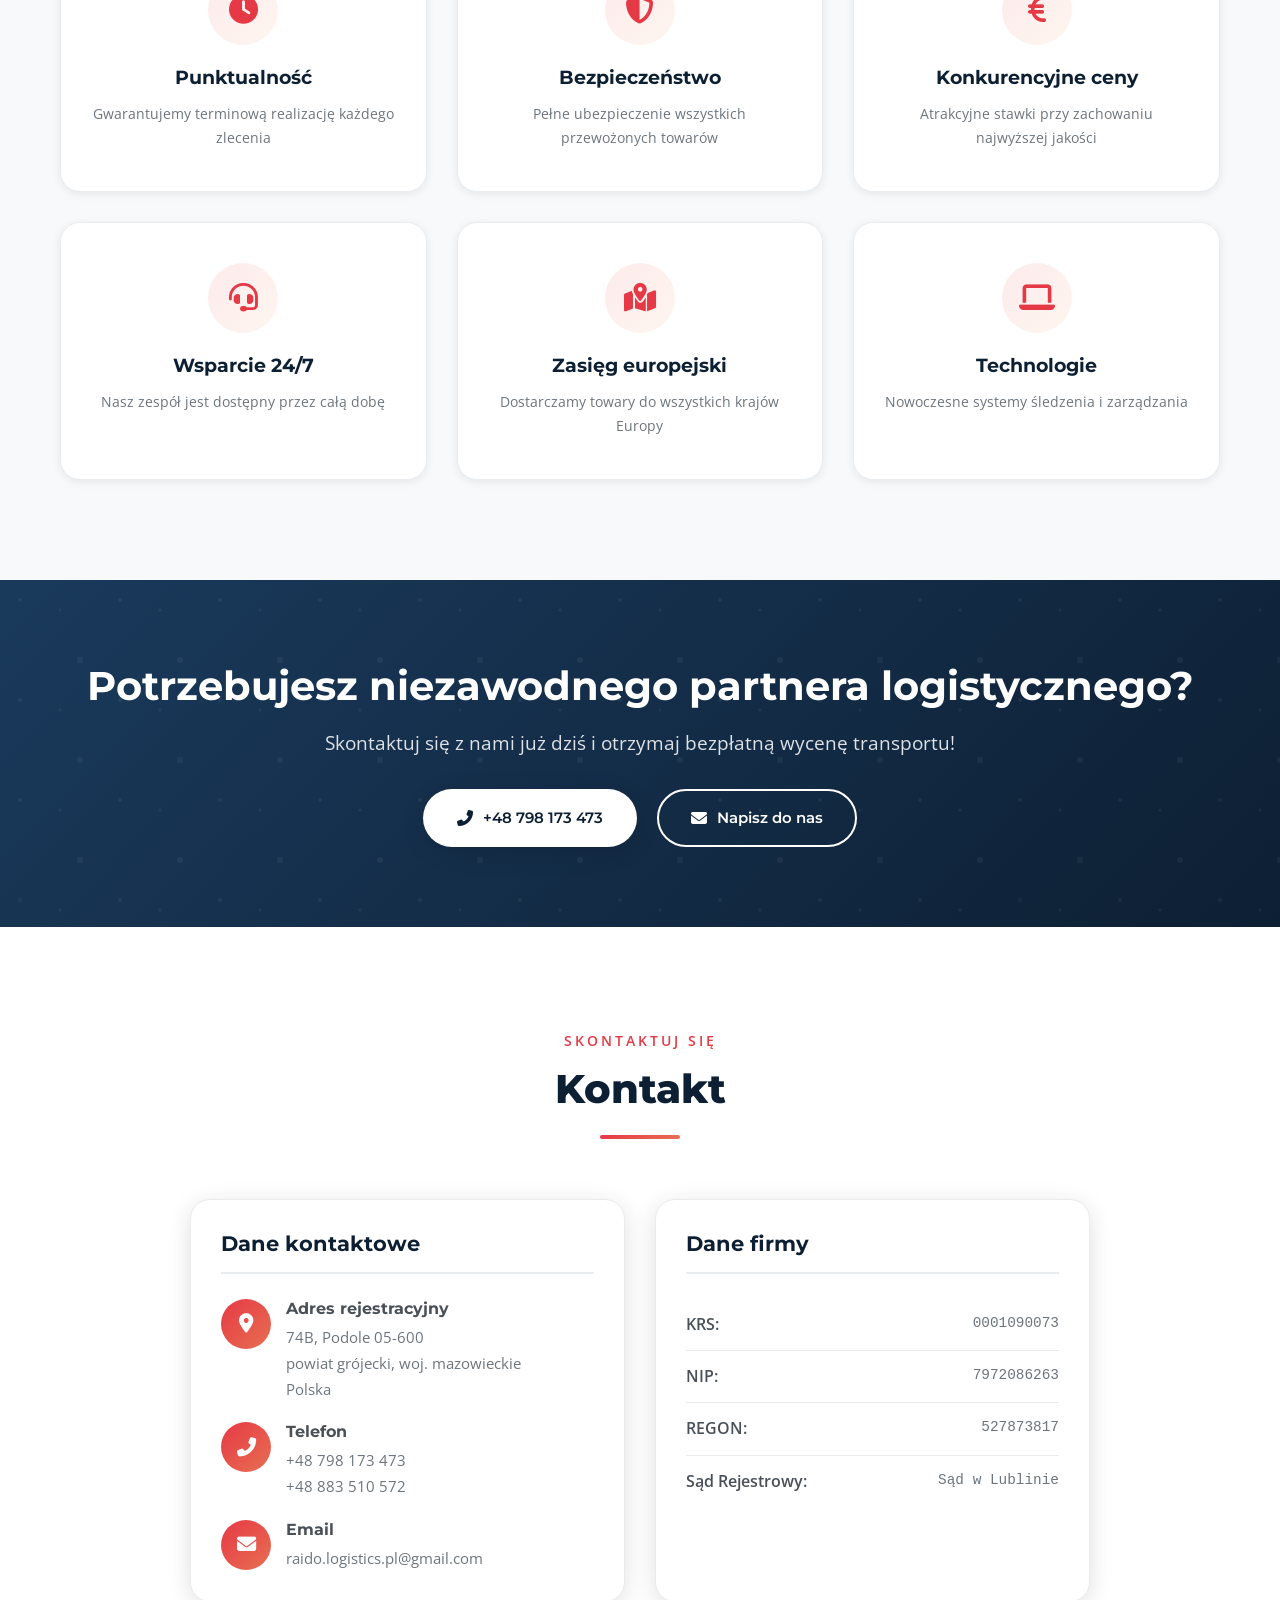
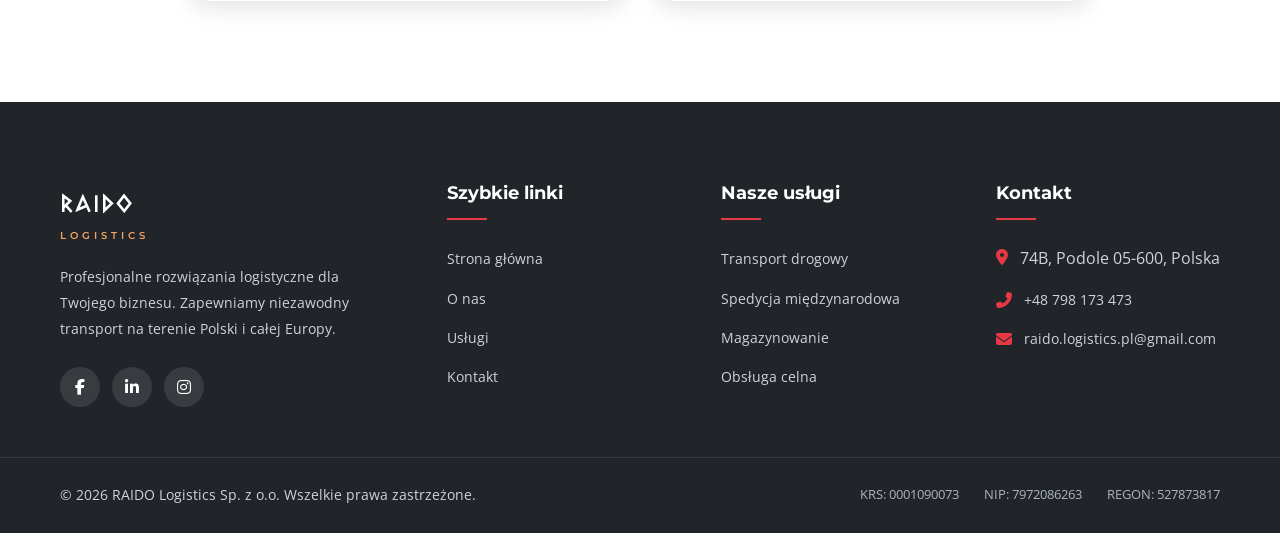
==== commit 767cd2ce: "Remove bank details section from site1/index.html for a cleaner design." ====
--- a/site1/index.html
+++ b/site1/index.html
@@ -462,22 +462,6 @@
                         </div>
                     </div>
                     
-                    <div class="bank-details-card">
-                        <h3 data-pl="Dane bankowe" data-en="Bank Details">Dane bankowe</h3>
-                        
-                        <div class="detail-row">
-                            <span class="detail-label">Bank:</span>
-                            <span class="detail-value">PKO Bank Polski S.A.</span>
-                        </div>
-                        <div class="detail-row">
-                            <span class="detail-label">IBAN:</span>
-                            <span class="detail-value">PL18 1020 4317 0000 5802 0593 1888</span>
-                        </div>
-                        <div class="detail-row">
-                            <span class="detail-label">SWIFT:</span>
-                            <span class="detail-value">BPKOPLPWXXX</span>
-                        </div>
-                    </div>
                 </div>
             </div>
         </div>
